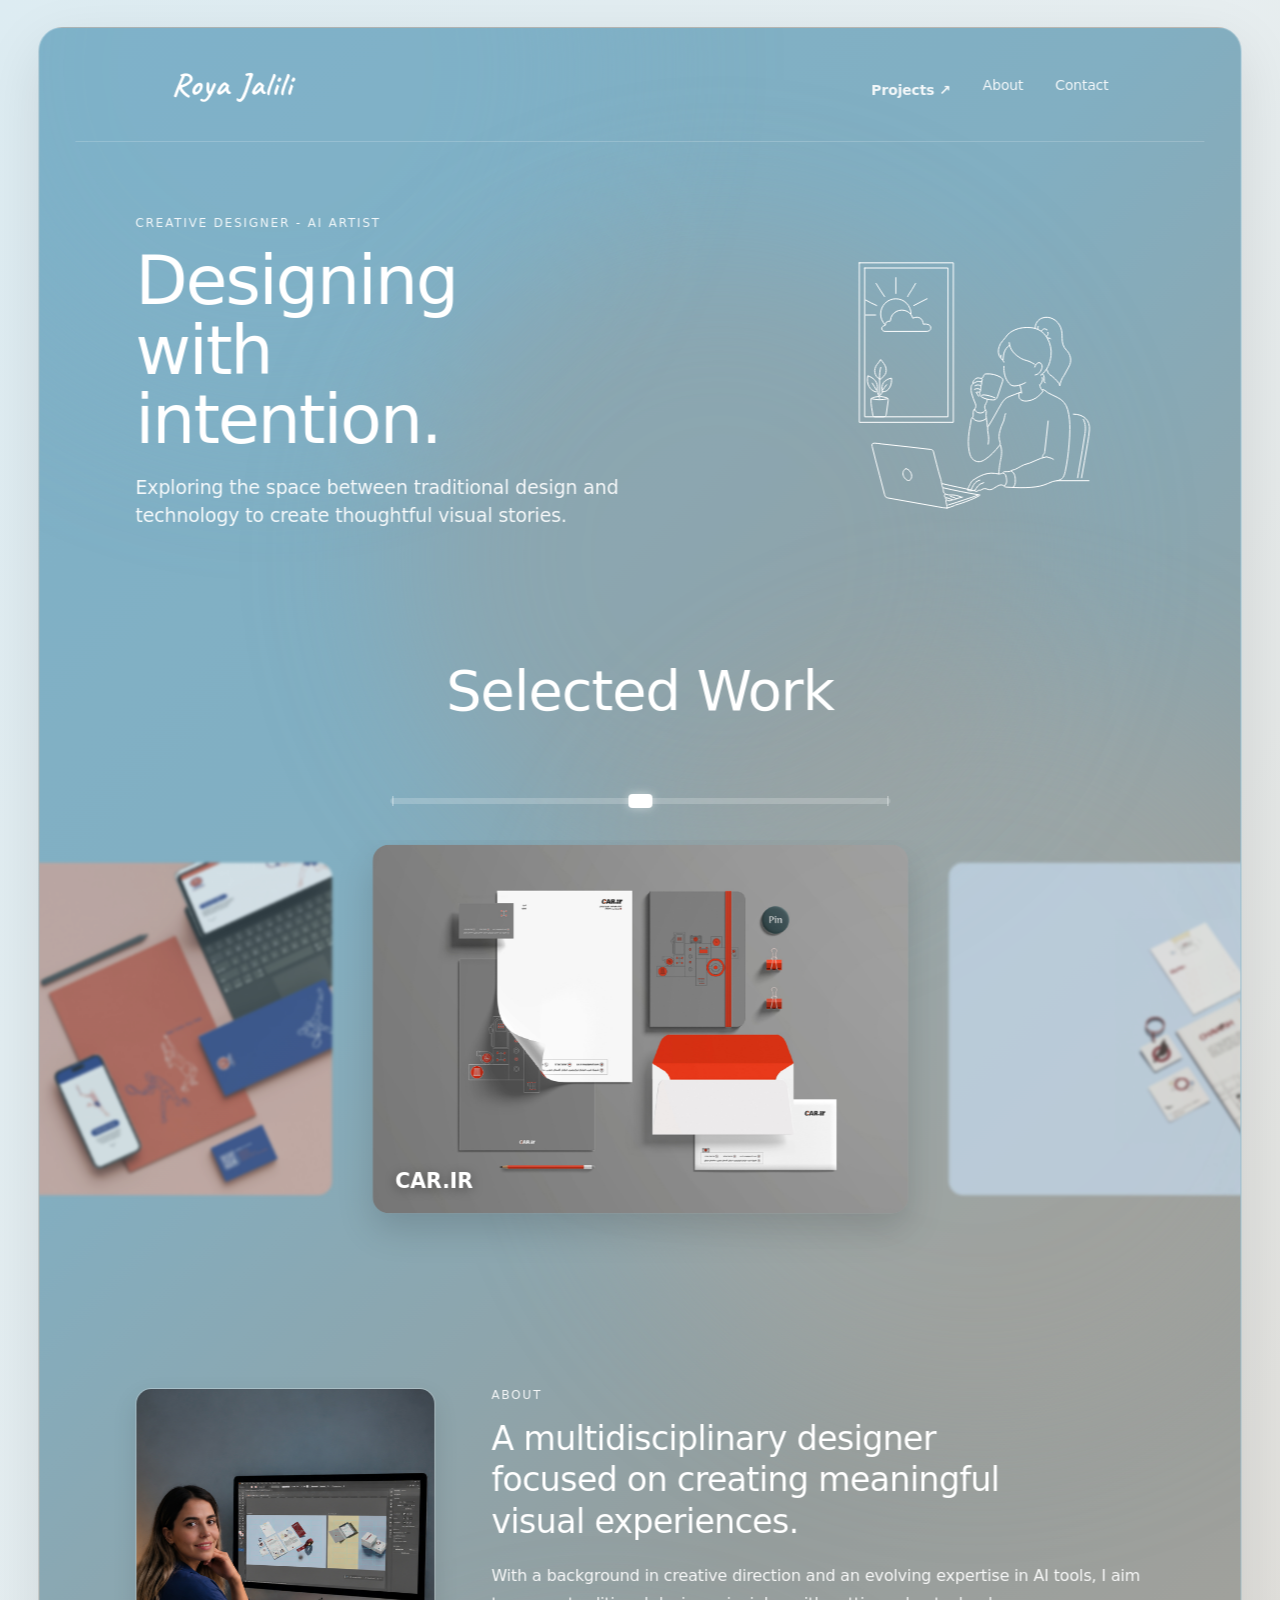
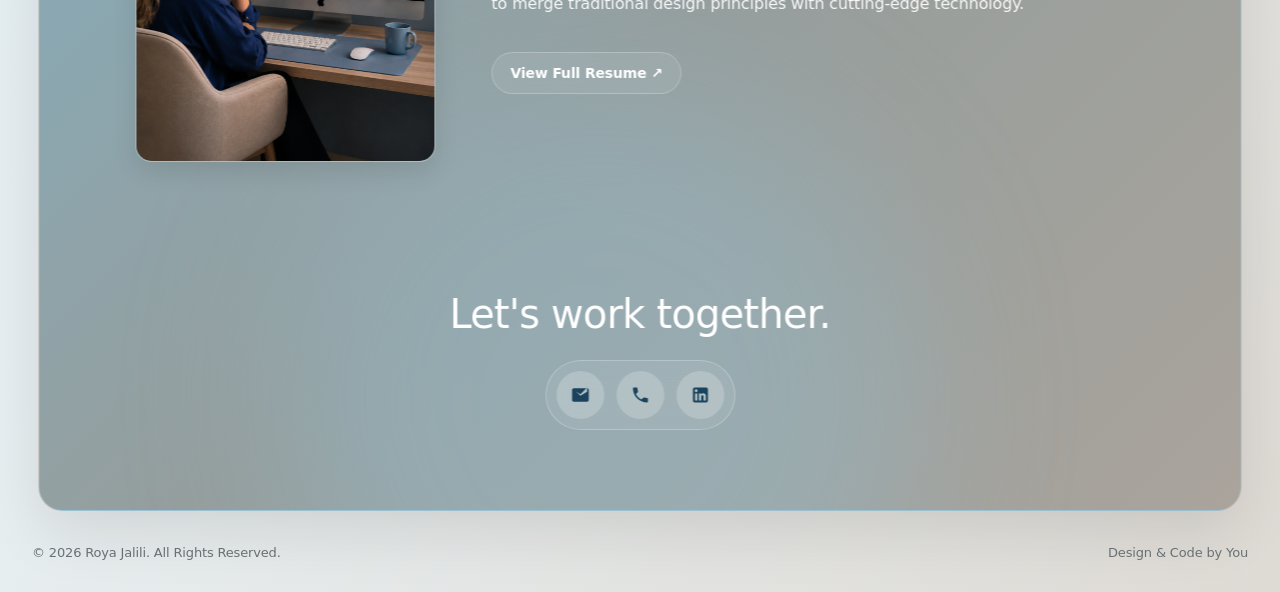
==== index.html @ febaa3e3 "Update index.html" ====
<!DOCTYPE html>
<html lang="en">
<head>
  <meta charset="UTF-8">
  <meta name="viewport" content="width=device-width, initial-scale=1.0">

  <title>Roya Jalili - Creative Designer</title>

  <link rel="preconnect" href="https://fonts.googleapis.com">
  <link rel="preconnect" href="https://fonts.gstatic.com" crossorigin>
  <link href="https://fonts.googleapis.com/css2?family=Caveat:wght@500;700&display=swap" rel="stylesheet">

  <style>
    * {
      box-sizing: border-box;
    }

    :root {
      --blue-main: #7FB2C9;
      --blue-deep: #6A9FB7;
      --blue-soft: #A9CEDD;
      --beige-main: #C9C4BC;
      --beige-soft: #DDD8D1;
      --white: #FFFFFF;
      --text-main: #FFFFFF;
      --text-soft: rgba(255,255,255,.90);
      --text-muted: rgba(255,255,255,.76);
      --glass-border: rgba(255,255,255,.20);
      --glass-soft: rgba(255,255,255,.12);
      --body-text: #2F3133;
      --body-muted: #6B7377;
      --max: 1280px;
    }

    html {
      scroll-behavior: smooth;
    }

    body {
      margin: 0;
      color: var(--body-text);
      background: linear-gradient(120deg, #DDECF2 0%, #E7EEF0 48%, #DEDAD4 100%);
      font-family: system-ui, -apple-system, BlinkMacSystemFont, "Segoe UI", Roboto, sans-serif;
      -webkit-font-smoothing: antialiased;
      letter-spacing: -0.01em;
      overflow-x: hidden;
    }

    a {
      color: inherit;
      text-decoration: none;
    }

    img {
      display: block;
      width: 100%;
    }

    main {
      position: relative;
      left: 50%;
      transform: translateX(-50%);
      width: 94%;
      max-width: var(--max);
      margin: 3vh 0 2vh;
      border-radius: 24px;
      overflow: hidden;
      box-shadow: 0 20px 60px rgba(0,0,0,0.1);
      background: linear-gradient(135deg, #7FB2C9 0%, #82AFC2 34%, #969E9D 68%, #AAA49C 100%);
      border: 1px solid rgba(255,255,255,.20);
      backdrop-filter: blur(22px);
      -webkit-backdrop-filter: blur(22px);
      isolation: isolate;
      color: var(--text-main);
    }

    .ink-wrapper {
      position: absolute;
      inset: 0;
      overflow: hidden;
      border-radius: 24px;
      z-index: 0;
      pointer-events: none;
    }

    .ink-blob {
      position: absolute;
      border-radius: 50%;
      opacity: 0.38;
      filter: blur(80px);
      will-change: transform;
      animation: mix-ink 8s infinite alternate ease-in-out;
    }

    .color-1 { width: 55vw; height: 55vw; background-color: #7FB2C9; top: -15%; left: -10%; }
    .color-2 { width: 60vw; height: 60vw; background-color: #AFA9A1; top: 30%; right: -10%; animation-delay: -3s; }
    .color-3 { width: 50vw; height: 50vw; background-color: #91BED1; bottom: -10%; left: 20%; animation-delay: -6s; }
    .color-4 { width: 50vw; height: 50vw; background-color: #9D9892; top: 10%; left: 30%; animation-delay: -9s; }

    @keyframes mix-ink {
      0% { transform: translate3d(-4vw, -3vh, 0) scale(1); }
      35% { transform: translate3d(10vw, 6vh, 0) scale(1.18); }
      70% { transform: translate3d(-6vw, 12vh, 0) scale(0.95); }
      100% { transform: translate3d(12vw, -10vh, 0) scale(1.12); }
    }

    .site-header {
      padding: 36px 96px;
      display: flex;
      align-items: center;
      justify-content: space-between;
      border-bottom: 1px solid rgba(255,255,255,.18);
      margin: 0 36px;
      width: calc(100% - 72px);
      position: relative;
      z-index: 1000;
    }

    .site-header .logo {
      font-family: 'Caveat', cursive;
      font-weight: 700;
      font-size: 32px;
      letter-spacing: 1px;
    }

    .site-header nav {
      display: flex;
      gap: 32px;
      align-items: center;
    }

    .site-header nav a {
      color: rgba(255,255,255,.90);
      font-size: 14px;
      font-weight: 500;
      transition: color .3s ease;
    }

    .site-header nav a:hover {
      color: #fff;
    }

    .dropdown {
      position: relative;
      display: inline-block;
      padding: 10px 0;
      margin-bottom: -10px;
    }

    .dropdown > a {
      display: inline-flex;
      align-items: center;
    }

    .dropdown-menu {
      position: absolute;
      top: calc(100% - 5px);
      left: 0;
      min-width: 250px;
      padding: 8px;
      display: flex;
      flex-direction: column;
      gap: 4px;
      background: rgba(255, 255, 255, 0.12);
      backdrop-filter: blur(16px);
      -webkit-backdrop-filter: blur(16px);
      border: 1px solid rgba(255, 255, 255, 0.25);
      border-radius: 13px;
      box-shadow: 0 10px 30px rgba(0,0,0,0.12);
      opacity: 0;
      visibility: hidden;
      transform: translateY(8px);
      transition: all 0.2s ease;
      z-index: 9999;
    }

    .dropdown:hover .dropdown-menu,
    .dropdown:focus-within .dropdown-menu {
      opacity: 1;
      visibility: visible;
      transform: translateY(0);
    }

    .dropdown-menu a {
      display: block;
      padding: 10px 12px;
      border-radius: 8px;
      color: rgba(255,255,255,.94) !important;
      font-size: 13px !important;
      font-weight: 500 !important;
      text-align: left;
      white-space: nowrap;
      transition: background .14s ease, color .14s ease;
    }

    .dropdown-menu a:hover {
      background: rgba(255,255,255,0.2);
      color: #fff !important;
    }

    .hero {
      min-height: 52vh;
      padding: 6vh 96px 4vh;
      display: grid;
      grid-template-columns: minmax(0, 1fr) 340px;
      align-items: center;
      gap: 48px;
      position: relative;
      z-index: 2;
    }

    .hero-text { min-width: 0; }
    .hero-line-animation { position: relative; z-index: 1; width: 340px; max-width: 100%; aspect-ratio: 4 / 3; justify-self: end; pointer-events: none; }
    .hero-line-animation svg { display: block; width: 100%; height: 100%; overflow: visible; }
    .hero-line-animation path, .hero-line-animation line, .hero-line-animation polyline, .hero-line-animation polygon, .hero-line-animation circle, .hero-line-animation ellipse, .hero-line-animation rect { fill: none; stroke-linecap: round; stroke-linejoin: round; }

    .eyebrow {
      margin: 0 0 16px;
      color: rgba(255,255,255,.9);
      font-size: 12px;
      font-weight: 500;
      letter-spacing: .15em;
      text-transform: uppercase;
    }

    h1, h2, h3, p { margin-top: 0; }

    h1 {
      max-width: 850px;
      margin-bottom: 18px;
      font-size: clamp(38px, 5.5vw, 68px);
      line-height: 1.02;
      letter-spacing: -.03em;
      font-weight: 500;
    }

    .hero-copy {
      max-width: 520px;
      margin-bottom: 24px;
      color: rgba(255,255,255,.92);
      font-size: clamp(15px, 1.6vw, 19px);
      line-height: 1.5;
    }

    .section { padding: 50px 0 0; position: relative; z-index: 2; }
    #work { overflow: hidden; }

    .section-header-wrapper {
      padding: 0 96px;
      margin-bottom: 36px;
      display: flex;
      flex-direction: column;
      align-items: center;
      text-align: center;
      position: relative;
      z-index: 3;
    }

    .section-heading { margin-bottom: 20px; }
    h2 { font-size: clamp(34px, 4.5vw, 56px); line-height: 1.1; letter-spacing: -.02em; font-weight: 500; }

    /* تایم‌لاین فیزیکی و درجه‌بندی‌شده */
    .timeline-container { position: relative; width: 100%; max-width: 500px; margin-top: 10px; }
    .timeline { position: relative; width: 100%; height: 6px; background: rgba(255,255,255,.2); border-radius: 3px; cursor: pointer; }
    .timeline-marker { position: absolute; top: -4px; left: 0; width: 24px; height: 14px; background: #fff; border-radius: 4px; cursor: pointer; z-index: 5; box-shadow: 0 0 10px rgba(255,255,255,.5); transform: translateX(-50%); transition: left 0.25s cubic-bezier(0.25, 1, 0.5, 1); }
    .timeline-ticks { display: flex; justify-content: space-between; width: 100%; position: absolute; top: -2px; padding: 0 2px; pointer-events: none; }
    .tick { width: 1px; height: 10px; background: rgba(255,255,255,.5); position: relative; }

    .project-carousel {
      --card-width: min(520px, 68vw);
      display: flex;
      gap: 30px;
      width: 100%;
      overflow-x: auto;
      overflow-y: hidden;
      padding: 10px max(32px, calc((100% - var(--card-width)) / 2)) 80px;
      scroll-snap-type: x mandatory;
      scroll-behavior: smooth;
      scrollbar-width: none;
      -ms-overflow-style: none;
      user-select: none;
      position: relative;
      z-index: 3;
    }

    .project-carousel::-webkit-scrollbar { display: none; }

    .carousel-card {
      flex: 0 0 var(--card-width);
      position: relative;
      border-radius: 16px;
      overflow: hidden;
      cursor: pointer;
      scroll-snap-align: center;
      filter: blur(2px);
      opacity: .7;
      transform: scale(.93);
      transition: filter .4s ease, opacity .4s ease, transform .4s cubic-bezier(.2,.8,.2,1), box-shadow .4s ease;
      z-index: 4;
    }

    .carousel-card.active, .carousel-card:hover {
      filter: blur(0);
      opacity: 1;
      transform: scale(1.03);
      z-index: 10;
      box-shadow: 0 15px 35px rgba(0,0,0,.15);
    }

    .carousel-card img { width: 100%; aspect-ratio: 16 / 11; object-fit: cover; display: block; }

    .project-info {
      position: absolute;
      left: 22px;
      bottom: 20px;
      color: #fff;
      opacity: 0;
      transform: translateY(6px);
      transition: opacity .3s ease, transform .3s ease;
      pointer-events: none;
      text-shadow: 0 2px 10px rgba(0,0,0,.35);
    }

    .carousel-card.active .project-info, .carousel-card:hover .project-info {
      opacity: 1;
      transform: translateY(0);
    }

    .project-info h3 { margin: 0; font-size: 20px; font-weight: 600; }

    .about {
      display: grid;
      grid-template-columns: 300px minmax(0,1fr);
      gap: 56px;
      align-items: start;
      padding: 50px 96px 100px;
      position: relative;
      z-index: 3;
    }

    .about-photo { width: 300px; max-width: 100%; overflow: hidden; border-radius: 16px; background: rgba(255,255,255,.1); border: 1px solid rgba(255,255,255,.18); box-shadow: 0 10px 25px rgba(0,0,0,.1); }
    .about-photo img { width: 100%; aspect-ratio: 4 / 5; object-fit: cover; object-position: center 20%; display: block; }
    .about-content { max-width: 650px; position: relative; z-index: 1; }
    .about h2 { max-width: 560px; margin-bottom: 20px; font-size: clamp(24px, 2.6vw, 36px); line-height: 1.25; }
    .about-copy { color: rgba(255,255,255,.92); font-size: 16px; line-height: 1.7; }

    .button {
      display: inline-flex;
      align-items: center;
      justify-content: center;
      padding: 12px 18px;
      border-radius: 999px;
      background: rgba(255,255,255,.08);
      border: 1px solid rgba(255,255,255,.24);
      backdrop-filter: blur(14px);
      color: #fff;
      font-size: 14px;
      font-weight: 600;
      transition: background .25s ease, transform .25s ease;
    }
    .button:hover { background: rgba(255,255,255,.26); transform: translateY(-2px); }

    .contact { padding: 30px 96px 80px; text-align: center; position: relative; z-index: 3; }
    .contact h2 { margin: 0 auto 24px; font-weight: 500; font-size: clamp(26px, 3.2vw, 40px); }

    .social-dock {
      display: inline-flex;
      align-items: center;
      gap: 12px;
      background: rgba(255,255,255,.08);
      padding: 10px;
      border-radius: 999px;
      border: 1px solid rgba(255,255,255,.25);
      backdrop-filter: blur(12px);
      position: relative;
      z-index: 3;
    }

    .social-item {
      position: relative;
      display: flex;
      align-items: center;
      background: rgba(255,255,255,.2);
      border-radius: 999px;
      height: 48px;
      padding: 0 18px 0 12px;
      gap: 10px;
      color: #1B435D;
      overflow: hidden;
      max-width: 48px;
      transition: max-width .4s cubic-bezier(.16,1,.3,1), background .3s ease;
      cursor: pointer;
    }
    .social-item:hover { max-width: 300px; background: rgba(255,255,255,.45); }
    .social-icon { flex-shrink: 0; width: 24px; height: 24px; display: flex; align-items: center; justify-content: center; }
    .social-icon svg { width: 20px; height: 20px; fill: #1B435D; }
    .social-text { white-space: nowrap; font-size: 14px; font-weight: 600; color: #1B435D; opacity: 0; transform: translateX(-10px); transition: opacity .3s ease, transform .3s ease; }
    .social-item:hover .social-text { opacity: 1; transform: translateX(0); }

    footer {
      max-width: var(--max);
      margin: 0 auto;
      padding: 16px 32px 32px;
      display: flex;
      justify-content: space-between;
      color: var(--body-muted);
      font-size: 13px;
    }

    @media (max-width:760px) {
      main { margin: 2vh 16px; border-radius: 20px; left: 0; transform: none; width: auto; }
      .site-header { padding: 24px 20px; margin: 0 8px; width: calc(100% - 16px); }
      .dropdown-menu { display: none; }
      nav { gap: 16px; font-size: 13px; }
      .hero { padding: 15vh 20px 8vh; grid-template-columns: 1fr; gap: 28px; }
      .hero-line-animation { width: 280px; max-width: 78vw; justify-self: center; }
      .about { grid-template-columns: 1fr; gap: 36px; padding: 0 20px 80px; justify-items: center; text-align: center; }
      .social-dock { flex-direction: column; border-radius: 20px; width: 100%; max-width: 280px; padding: 12px; }
      .social-item { width: 100%; max-width: 100% !important; justify-content: flex-start; padding: 0 16px; height: 44px; }
      .social-text { opacity: 1 !important; transform: none !important; }
    }
  </style>
</head>

<body>

  <main>
    <div class="ink-wrapper">
      <div class="ink-blob color-1"></div>
      <div class="ink-blob color-2"></div>
      <div class="ink-blob color-3"></div>
      <div class="ink-blob color-4"></div>
    </div>

    <header class="site-header">
      <div class="logo">Roya Jalili</div>
      <nav>
        <div class="dropdown">
          <a href="projects.html" style="font-weight:700;">Projects ↗</a>
          <div class="dropdown-menu">
            <a href="projects.html?filter=brand">Brand & Identity</a>
            <a href="projects.html?filter=visual">Visual Arts & Art Direction</a>
            <a href="projects.html?filter=editorial">Editorial & Layout</a>
            <a href="projects.html?filter=digital">Digital & Social</a>
            <a href="projects.html?filter=photography">Photography & Grading</a>
            <a href="projects.html?filter=concepts">Concepts & Sketches</a>
          </div>
        </div>
        <a href="#about">About</a>
        <a href="#contact">Contact</a>
      </nav>
    </header>

    <section class="hero">
      <div class="hero-text">
        <p class="eyebrow hero-eyebrow">CREATIVE DESIGNER - AI ARTIST</p>
        <h1>Designing<br>with<br>intention.</h1>
        <p class="hero-copy">Exploring the space between traditional design and technology to create thoughtful visual stories.</p>
      </div>
      <div class="hero-line-animation" id="heroLineAnimation" aria-hidden="true"></div>
    </section>

    <!-- بخش Selected Work با قابلیت کنترل فیزیکی و کلیکی روی تایم‌لاین -->
    <section id="work" class="section">
      <div class="section-header-wrapper">
        <div class="section-heading">
          <h2>Selected Work</h2>
        </div>
        <div class="timeline-container">
          <div class="timeline" id="timeline">
            <div class="timeline-marker" id="timeline-marker"></div>
            <div class="timeline-ticks">
              <div class="tick" data-index="0"></div>
              <div class="tick" data-index="1"></div>
              <div class="tick" data-index="2"></div>
            </div>
          </div>
        </div>
      </div>

      <div class="project-carousel" id="horizontal-scroll">
        <!-- سه پروژه اصلی با لینک‌های کاملاً درست -->
        <a href="topspin" class="carousel-card" data-project="0"><img src="assets/TOPSPIN-cover.jpg" alt="Topspin"><div class="project-info"><h3>Topspin</h3></div></a>
        <a href="car-ir" class="carousel-card" data-project="1"><img src="assets/car-cover.jpg" alt="CAR.IR"><div class="project-info"><h3>CAR.IR</h3></div></a>
        <a href="chavosh" class="carousel-card" data-project="2"><img src="assets/chavosh-cover.jpg" alt="Chavosh"><div class="project-info"><h3>Chavosh</h3></div></a>
        
        <!-- لوپ تکرار برای اسکرول بی‌نهایت -->
        <a href="topspin" class="carousel-card" data-project="0"><img src="assets/TOPSPIN-cover.jpg" alt="Topspin"><div class="project-info"><h3>Topspin</h3></div></a>
        <a href="car-ir" class="carousel-card" data-project="1"><img src="assets/car-cover.jpg" alt="CAR.IR"><div class="project-info"><h3>CAR.IR</h3></div></a>
        <a href="chavosh" class="carousel-card" data-project="2"><img src="assets/chavosh-cover.jpg" alt="Chavosh"><div class="project-info"><h3>Chavosh</h3></div></a>
      </div>
    </section>

    <section id="about" class="section">
      <div class="about">
        <div class="about-photo">
          <img src="assets/portrait.jpg" alt="Roya Jalili">
        </div>
        <div class="about-content">
          <p class="eyebrow">About</p>
          <h2>A multidisciplinary designer focused on creating meaningful visual experiences.</h2>
          <p class="about-copy">With a background in creative direction and an evolving expertise in AI tools, I aim to merge traditional design principles with cutting-edge technology.</p>
          <br>
          <a href="resume.html" class="button" target="_blank">View Full Resume ↗</a>
        </div>
      </div>
    </section>

    <section id="contact" class="contact">
      <h2>Let's work together.</h2>
      <div class="social-dock">
        <a href="https://mail.google.com/mail/?view=cm&fs=1&to=hello@royajalili.ir" class="social-item" title="Email" target="_blank" rel="noopener noreferrer">
          <div class="social-icon">
            <svg viewBox="0 0 24 24"><path d="M20 4H4c-1.1 0-1.99.9-1.99 2L2 18c0 1.1.9 2 2 2h16c1.1 0 2-.9 2-2V6c0-1.1-.9-2-2-2zm0 4l-8 5-8-8V6l8 5 8-8v2z"/></svg>
          </div>
          <span class="social-text">hello@royajalili.ir</span>
        </a>
        <a href="tel:+989017792151" class="social-item" title="Phone">
          <div class="social-icon">
            <svg viewBox="0 0 24 24"><path d="M6.62 10.79c1.44 2.83 3.76 5.14 6.59 6.59l2.2-2.2c.27-.27.67-.36 1.02-.24 1.12.37 2.33.57 3.57.57.55 0 1 .45 1 1V20c0 .55-.45 1-1 1-9.39 0-17-7.61-17-17 0-.55.45-1 1-1h3.5c.55 0 1 .45 1 1 0 1.25.2 2.45.57 3.57.11.35.03.74-.25 1.02l-2.2 2.2z"/></svg>
          </div>
          <span class="social-text">+98 901 779 2151</span>
        </a>
        <a href="https://linkedin.com/in/royajalili" target="_blank" class="social-item" title="LinkedIn">
          <div class="social-icon">
            <svg viewBox="0 0 24 24"><path d="M19 3a2 2 0 0 1 2 2v14a2 2 0 0 1-2 2H5a2 2 0 0 1-2-2V5a2 2 0 0 1 2-2h14m-.5 15.5v-5.3a3.26 3.26 0 0 0-3.26-3.26c-.85 0-1.84.52-2.28 1.3v-1.11h-2.79v8.37h2.79v-4.93c0-.77.62-1.4 1.39-1.4a1.4 1.4 0 0 1 1.4 1.4v4.93h2.75M6.88 8.56a1.68 1.68 0 0 0 1.68-1.68c0-.93-.75-1.69-1.68-1.69a1.69 1.69 0 0 0-1.69 1.69c0 .93.76 1.68 1.69 1.68m1.39 9.94v-8.37H5.5v8.37h2.77z"/></svg>
          </div>
          <span class="social-text">LinkedIn / royajalili</span>
        </a>
      </div>
    </section>
  </main>

  <footer>
    <div>© 2026 Roya Jalili. All Rights Reserved.</div>
    <div>Design & Code by You</div>
  </footer>

  <script>
    const heroAnimation = document.getElementById("heroLineAnimation");
    const heroFrames = [
      "assets/hero-animation/Frame-01.svg",
      "assets/hero-animation/Frame-02.svg",
      "assets/hero-animation/Frame-03.svg",
      "assets/hero-animation/Frame-04.svg"
    ];

    const DRAW_DURATION = 1450, HOLD_DURATION = 1400, ERASE_DURATION = 650, GAP_DURATION = 80;
    function wait(ms) { return new Promise(resolve => setTimeout(resolve, ms)); }

    async function fetchSVG(url) {
      const response = await fetch(url + "?v=" + Date.now(), { cache: "no-store" });
      if (!response.ok) throw new Error("SVG not found: " + url);
      return response.text();
    }

    function getDrawableLines(svg) {
      return Array.from(svg.querySelectorAll("path, line, polyline, polygon, circle, ellipse, rect")).filter(el => {
        if (typeof el.getTotalLength !== "function") return false;
        try { const len = el.getTotalLength(); return Number.isFinite(len) && len > 1; } catch { return false; }
      });
    }

    function prepareLines(lines) {
      lines.forEach(line => {
        const length = line.getTotalLength();
        line.dataset.lineLength = String(length);
        line.style.fill = "none";
        line.style.stroke = "#ffffff";
        line.style.strokeLinecap = "round";
        line.style.strokeLinejoin = "round";
        line.style.strokeDasharray = `${length} ${length}`;
        line.style.strokeDashoffset = `${length}`;
        line.style.opacity = "1";
      });
    }

    async function loadFrame(svgText) {
      heroAnimation.innerHTML = svgText;
      const svg = heroAnimation.querySelector("svg");
      if (!svg) throw new Error("SVG element missing");
      svg.style.width = "100%"; svg.style.height = "100%"; svg.style.display = "block"; svg.style.overflow = "visible";
      const lines = getDrawableLines(svg);
      prepareLines(lines);
      await new Promise(resolve => requestAnimationFrame(() => requestAnimationFrame(resolve)));
      return lines;
    }

    async function drawFrame(lines) {
      const count = Math.max(lines.length, 1), stagger = Math.min(16, 300 / count);
      const animations = lines.map((line, index) => {
        const length = Number(line.dataset.lineLength);
        return line.animate([{ strokeDashoffset: length }, { strokeDashoffset: 0 }], {
          duration: DRAW_DURATION, delay: index * stagger, easing: "cubic-bezier(.45,0,.2,1)", fill: "forwards"
        });
      });
      await Promise.all(animations.map(a => a.finished.catch(() => {})));
      lines.forEach(line => line.style.strokeDashoffset = "0");
    }

    async function eraseFrame(lines) {
      const reversed = [...lines].reverse(), count = Math.max(reversed.length, 1), stagger = Math.min(8, 120 / count);
      const animations = reversed.map((line, index) => {
        const length = Number(line.dataset.lineLength);
        return line.animate([{ strokeDashoffset: 0 }, { strokeDashoffset: length }], {
          duration: ERASE_DURATION, delay: index * stagger, easing: "cubic-bezier(.4,0,.7,1)", fill: "forwards"
        });
      });
      await Promise.all(animations.map(a => a.finished.catch(() => {})));
    }

    async function startHeroAnimation() {
      if (!heroAnimation) return;
      try {
        const svgTexts = await Promise.all(heroFrames.map(url => fetchSVG(url)));
        let frameIndex = 0;
        while (true) {
          const lines = await loadFrame(svgTexts[frameIndex]);
          if (!lines.length) break;
          await drawFrame(lines);
          await wait(HOLD_DURATION);
          await eraseFrame(lines);
          heroAnimation.innerHTML = "";
          await wait(GAP_DURATION);
          frameIndex = (frameIndex + 1) % svgTexts.length;
        }
      } catch (error) { console.error("Hero animation error:", error); }
    }
    startHeroAnimation();

    // اتصال دقیق و فیزیکی تایم‌لاین به ۳ پروژه اصلی
    const scrollContainer = document.querySelector('#horizontal-scroll');
    const timeline = document.getElementById('timeline');
    const timelineMarker = document.getElementById('timeline-marker');
    const cards = Array.from(document.querySelectorAll('.carousel-card'));
    const PROJECT_COUNT = 3;

    function getClosestCardIndex() {
      const containerRect = scrollContainer.getBoundingClientRect();
      const center = containerRect.left + containerRect.width / 2;
      let bestIndex = 0, bestDistance = Infinity;
      cards.forEach((card, index) => {
        const rect = card.getBoundingClientRect();
        const distance = Math.abs((rect.left + rect.width / 2) - center);
        if (distance < bestDistance) { bestDistance = distance; bestIndex = index; }
      });
      return bestIndex;
    }

    function updateActiveCard() {
      const activeIndex = getClosestCardIndex();
      cards.forEach((card, index) => card.classList.toggle('active', index === activeIndex));
    }

    function updateTimeline() {
      const activeIndex = getClosestCardIndex();
      const logicalIndex = activeIndex % PROJECT_COUNT;
      const progress = PROJECT_COUNT > 1 ? logicalIndex / (PROJECT_COUNT - 1) : 0;
      
      const lineWidth = timeline.clientWidth;
      const markerHalf = timelineMarker.offsetWidth / 2;
      const left = markerHalf + progress * Math.max(0, lineWidth - markerHalf * 2);
      
      timelineMarker.style.left = `${left}px`;
    }

    // عملکرد فیزیکی و کلیکی دقیق روی درجات تایم‌لاین
    timeline.addEventListener('click', (e) => {
      const rect = timeline.getBoundingClientRect();
      const clickX = e.clientX - rect.left;
      const progress = Math.min(Math.max(clickX / rect.width, 0), 1);
      
      // تقسیم به ۳ بخش دقیق (پله‌ای)
      const targetLogicalIndex = Math.round(progress * (PROJECT_COUNT - 1));
      const targetCardIndex = PROJECT_COUNT + targetLogicalIndex; // انتخاب از ستون میانی برای لوپ بی‌نهایت
      const targetCard = cards[targetCardIndex];

      if (targetCard) {
        const containerRect = scrollContainer.getBoundingClientRect();
        const cardRect = targetCard.getBoundingClientRect();
        scrollContainer.scrollTo({
          left: scrollContainer.scrollLeft + (cardRect.left - containerRect.left) - ((containerRect.width - cardRect.width) / 2),
          behavior: 'smooth'
        });
      }
    });

    function checkInfiniteScroll() {
      const scrollLeft = scrollContainer.scrollLeft;
      const maxScroll = scrollContainer.scrollWidth - scrollContainer.clientWidth;
      
      if (scrollLeft <= 10) {
        scrollContainer.scrollLeft = maxScroll / 2;
      } else if (scrollLeft >= maxScroll - 10) {
        scrollContainer.scrollLeft = maxScroll / 2;
      }
    }

    scrollContainer.addEventListener('scroll', () => {
      updateActiveCard();
      updateTimeline();
      checkInfiniteScroll();
    });

    window.addEventListener('load', () => {
      const targetCard = cards[4]; // شروع روی CAR.IR در ستون میانی
      if (targetCard) {
        const containerRect = scrollContainer.getBoundingClientRect();
        const cardRect = targetCard.getBoundingClientRect();
        scrollContainer.scrollLeft = scrollContainer.scrollLeft + (cardRect.left - containerRect.left) - ((containerRect.width - cardRect.width) / 2);
      }
      updateActiveCard();
      updateTimeline();
    });
  </script>

</body>
</html>
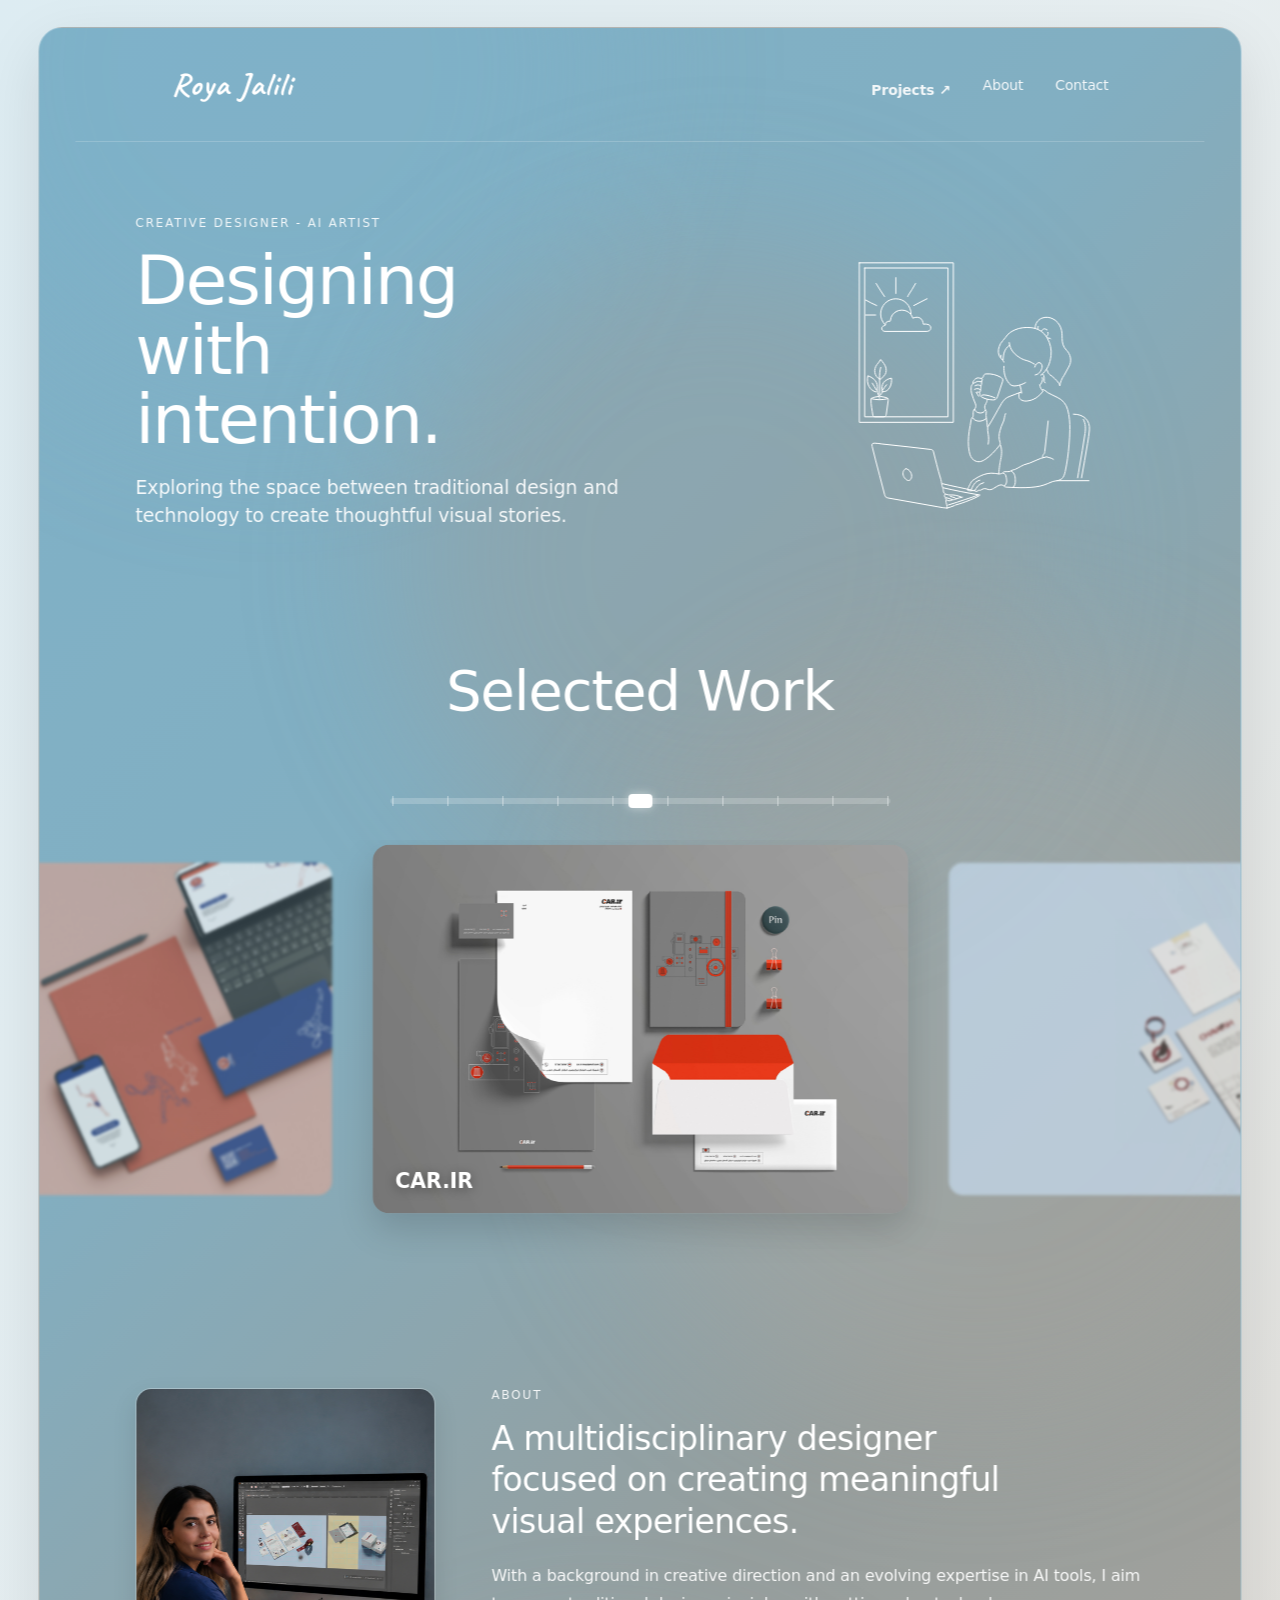
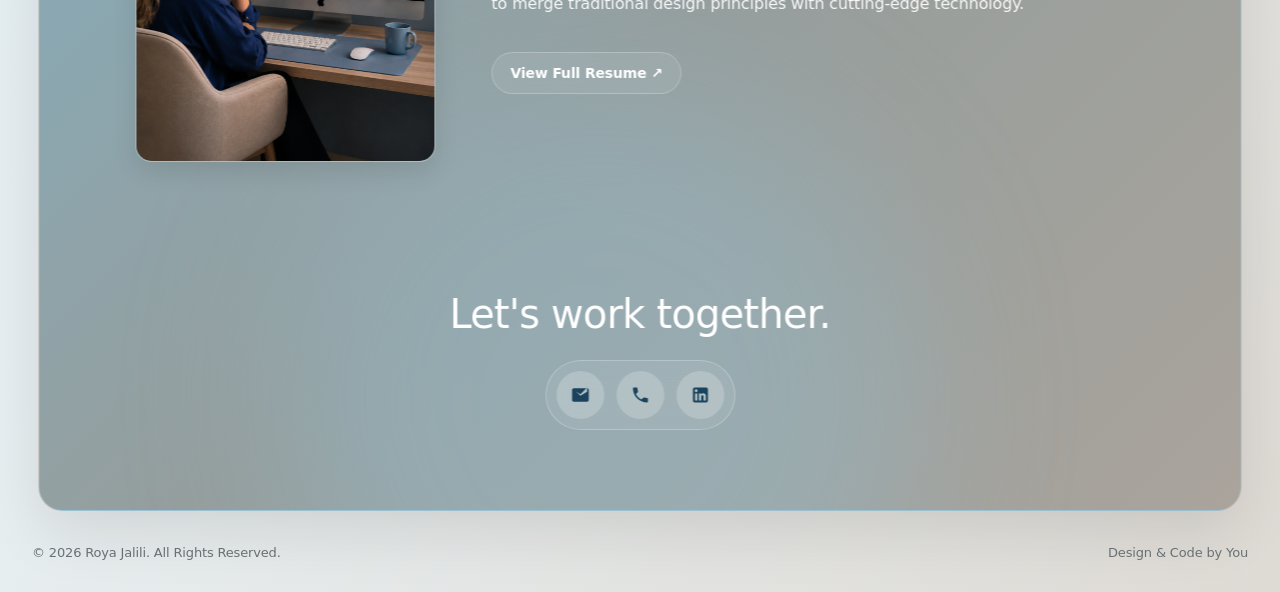
==== commit 69fc95fc: "Update index.html" ====
--- a/index.html
+++ b/index.html
@@ -259,10 +259,10 @@
     .section-heading { margin-bottom: 20px; }
     h2 { font-size: clamp(34px, 4.5vw, 56px); line-height: 1.1; letter-spacing: -.02em; font-weight: 500; }
 
-    /* تایم‌لاین فیزیکی و درجه‌بندی‌شده */
+    /* تایم‌لاین با درجه‌های (تیک‌های) بیشتر */
     .timeline-container { position: relative; width: 100%; max-width: 500px; margin-top: 10px; }
     .timeline { position: relative; width: 100%; height: 6px; background: rgba(255,255,255,.2); border-radius: 3px; cursor: pointer; }
-    .timeline-marker { position: absolute; top: -4px; left: 0; width: 24px; height: 14px; background: #fff; border-radius: 4px; cursor: pointer; z-index: 5; box-shadow: 0 0 10px rgba(255,255,255,.5); transform: translateX(-50%); transition: left 0.25s cubic-bezier(0.25, 1, 0.5, 1); }
+    .timeline-marker { position: absolute; top: -4px; left: 0; width: 24px; height: 14px; background: #fff; border-radius: 4px; cursor: pointer; z-index: 5; box-shadow: 0 0 10px rgba(255,255,255,.5); transform: translateX(-50%); transition: left 0.15s ease-out; }
     .timeline-ticks { display: flex; justify-content: space-between; width: 100%; position: absolute; top: -2px; padding: 0 2px; pointer-events: none; }
     .tick { width: 1px; height: 10px; background: rgba(255,255,255,.5); position: relative; }
 
@@ -460,7 +460,7 @@
       <div class="hero-line-animation" id="heroLineAnimation" aria-hidden="true"></div>
     </section>
 
-    <!-- بخش Selected Work با قابلیت کنترل فیزیکی و کلیکی روی تایم‌لاین -->
+    <!-- بخش Selected Work با درجه‌بندی بیشتر و کنترل بی‌نهایت و دقیق روی نمودار -->
     <section id="work" class="section">
       <div class="section-header-wrapper">
         <div class="section-heading">
@@ -469,22 +469,33 @@
         <div class="timeline-container">
           <div class="timeline" id="timeline">
             <div class="timeline-marker" id="timeline-marker"></div>
+            <!-- افزایش تعداد درجه‌ها (تیک‌ها) برای حس دقت و فیزیکی بودن -->
             <div class="timeline-ticks">
-              <div class="tick" data-index="0"></div>
-              <div class="tick" data-index="1"></div>
-              <div class="tick" data-index="2"></div>
+              <div class="tick"></div>
+              <div class="tick"></div>
+              <div class="tick"></div>
+              <div class="tick"></div>
+              <div class="tick"></div>
+              <div class="tick"></div>
+              <div class="tick"></div>
+              <div class="tick"></div>
+              <div class="tick"></div>
+              <div class="tick"></div>
             </div>
           </div>
         </div>
       </div>
 
       <div class="project-carousel" id="horizontal-scroll">
-        <!-- سه پروژه اصلی با لینک‌های کاملاً درست -->
+        <!-- ستون‌های پروژه‌ها همراه با لوپ بی‌نهایتِ کپی‌شده برای جلوگیری از نقطه پایان -->
         <a href="topspin" class="carousel-card" data-project="0"><img src="assets/TOPSPIN-cover.jpg" alt="Topspin"><div class="project-info"><h3>Topspin</h3></div></a>
         <a href="car-ir" class="carousel-card" data-project="1"><img src="assets/car-cover.jpg" alt="CAR.IR"><div class="project-info"><h3>CAR.IR</h3></div></a>
         <a href="chavosh" class="carousel-card" data-project="2"><img src="assets/chavosh-cover.jpg" alt="Chavosh"><div class="project-info"><h3>Chavosh</h3></div></a>
-        
-        <!-- لوپ تکرار برای اسکرول بی‌نهایت -->
+
+        <a href="topspin" class="carousel-card" data-project="0"><img src="assets/TOPSPIN-cover.jpg" alt="Topspin"><div class="project-info"><h3>Topspin</h3></div></a>
+        <a href="car-ir" class="carousel-card" data-project="1"><img src="assets/car-cover.jpg" alt="CAR.IR"><div class="project-info"><h3>CAR.IR</h3></div></a>
+        <a href="chavosh" class="carousel-card" data-project="2"><img src="assets/chavosh-cover.jpg" alt="Chavosh"><div class="project-info"><h3>Chavosh</h3></div></a>
+
         <a href="topspin" class="carousel-card" data-project="0"><img src="assets/TOPSPIN-cover.jpg" alt="Topspin"><div class="project-info"><h3>Topspin</h3></div></a>
         <a href="car-ir" class="carousel-card" data-project="1"><img src="assets/car-cover.jpg" alt="CAR.IR"><div class="project-info"><h3>CAR.IR</h3></div></a>
         <a href="chavosh" class="carousel-card" data-project="2"><img src="assets/chavosh-cover.jpg" alt="Chavosh"><div class="project-info"><h3>Chavosh</h3></div></a>
@@ -628,7 +639,7 @@
     }
     startHeroAnimation();
 
-    // اتصال دقیق و فیزیکی تایم‌لاین به ۳ پروژه اصلی
+    // مدیریت بی‌نهایت کاروسل و کنترل کامل با اسکرول موس و کلیک روی نمودار فیزیکی
     const scrollContainer = document.querySelector('#horizontal-scroll');
     const timeline = document.getElementById('timeline');
     const timelineMarker = document.getElementById('timeline-marker');
@@ -664,15 +675,14 @@
       timelineMarker.style.left = `${left}px`;
     }
 
-    // عملکرد فیزیکی و کلیکی دقیق روی درجات تایم‌لاین
+    // کنترل کلیک روی خط نمودار برای تغییر پله‌ای پروژه‌ها
     timeline.addEventListener('click', (e) => {
       const rect = timeline.getBoundingClientRect();
       const clickX = e.clientX - rect.left;
       const progress = Math.min(Math.max(clickX / rect.width, 0), 1);
       
-      // تقسیم به ۳ بخش دقیق (پله‌ای)
       const targetLogicalIndex = Math.round(progress * (PROJECT_COUNT - 1));
-      const targetCardIndex = PROJECT_COUNT + targetLogicalIndex; // انتخاب از ستون میانی برای لوپ بی‌نهایت
+      const targetCardIndex = PROJECT_COUNT + targetLogicalIndex; // انتخاب از بلوک وسط
       const targetCard = cards[targetCardIndex];
 
       if (targetCard) {
@@ -685,14 +695,15 @@
       }
     });
 
+    // لوپ بی‌نهایت نرم بدون نقطه پایان
     function checkInfiniteScroll() {
       const scrollLeft = scrollContainer.scrollLeft;
       const maxScroll = scrollContainer.scrollWidth - scrollContainer.clientWidth;
       
-      if (scrollLeft <= 10) {
-        scrollContainer.scrollLeft = maxScroll / 2;
-      } else if (scrollLeft >= maxScroll - 10) {
-        scrollContainer.scrollLeft = maxScroll / 2;
+      if (scrollLeft <= 20) {
+        scrollContainer.scrollLeft = maxScroll / 3;
+      } else if (scrollLeft >= maxScroll - 20) {
+        scrollContainer.scrollLeft = maxScroll / 3;
       }
     }
 
@@ -703,7 +714,8 @@
     });
 
     window.addEventListener('load', () => {
-      const targetCard = cards[4]; // شروع روی CAR.IR در ستون میانی
+      // شروع روی بلوک میانی (CAR.IR)
+      const targetCard = cards[4]; 
       if (targetCard) {
         const containerRect = scrollContainer.getBoundingClientRect();
         const cardRect = targetCard.getBoundingClientRect();
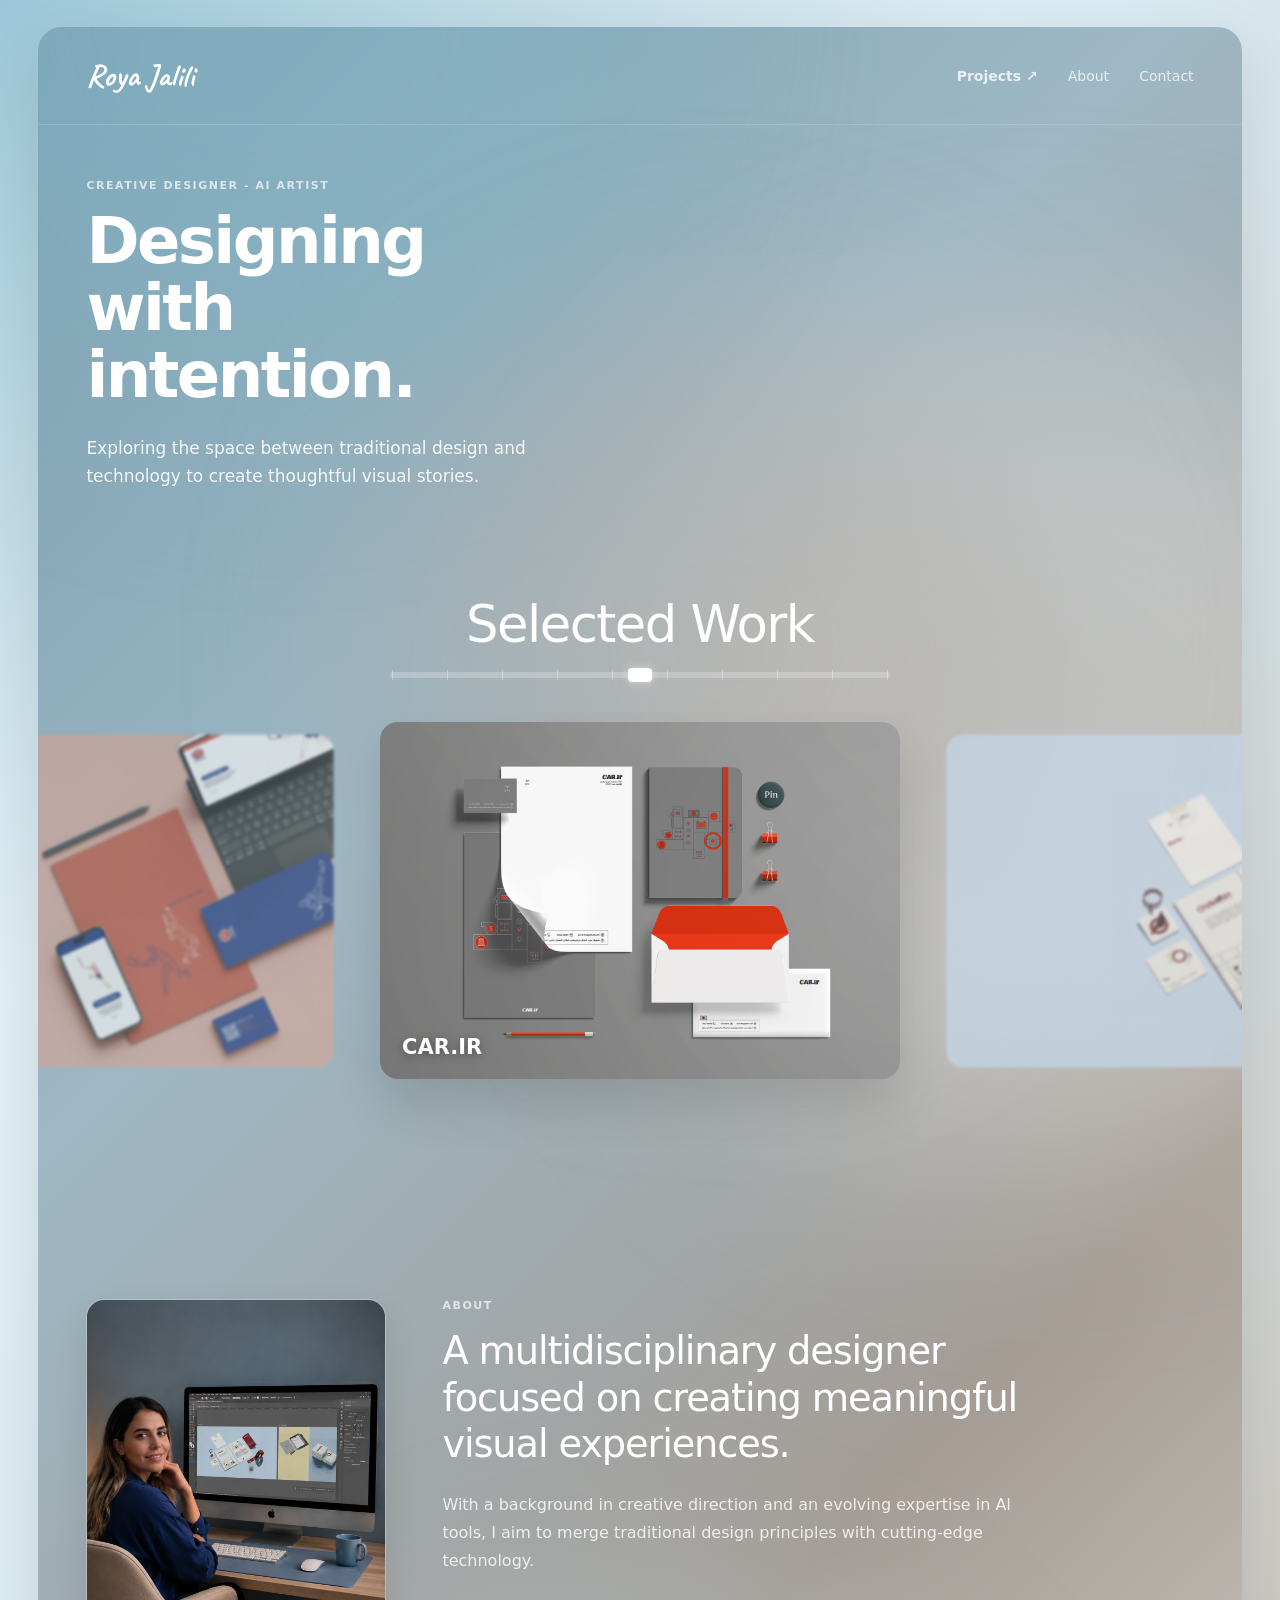
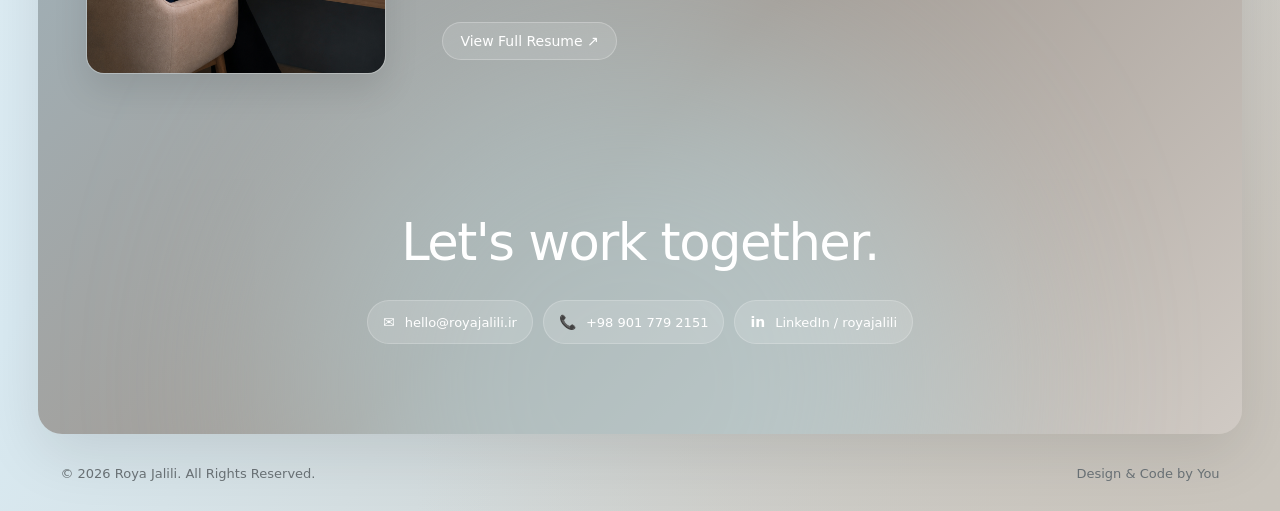
==== commit badc236b: "Update index.html" ====
--- a/index.html
+++ b/index.html
@@ -16,17 +16,6 @@
     }
 
     :root {
-      --blue-main: #7FB2C9;
-      --blue-deep: #6A9FB7;
-      --blue-soft: #A9CEDD;
-      --beige-main: #C9C4BC;
-      --beige-soft: #DDD8D1;
-      --white: #FFFFFF;
-      --text-main: #FFFFFF;
-      --text-soft: rgba(255,255,255,.90);
-      --text-muted: rgba(255,255,255,.76);
-      --glass-border: rgba(255,255,255,.20);
-      --glass-soft: rgba(255,255,255,.12);
       --body-text: #2F3133;
       --body-muted: #6B7377;
       --max: 1280px;
@@ -39,10 +28,12 @@
     body {
       margin: 0;
       color: var(--body-text);
-      background: linear-gradient(120deg, #DDECF2 0%, #E7EEF0 48%, #DEDAD4 100%);
-      font-family: system-ui, -apple-system, BlinkMacSystemFont, "Segoe UI", Roboto, sans-serif;
+      background:
+        radial-gradient(circle at top left, #9CC7D8 0%, transparent 40%),
+        radial-gradient(circle at bottom right, #C9C4BC 0%, transparent 35%),
+        linear-gradient(120deg, #EAF3F7 0%, #D9EAF2 45%, #C9C4BC 100%);
+      font-family: Inter, system-ui, -apple-system, BlinkMacSystemFont, "Segoe UI", Roboto, sans-serif;
       -webkit-font-smoothing: antialiased;
-      letter-spacing: -0.01em;
       overflow-x: hidden;
     }
 
@@ -58,79 +49,65 @@
 
     main {
       position: relative;
-      left: 50%;
-      transform: translateX(-50%);
+      isolation: isolate;
       width: 94%;
       max-width: var(--max);
-      margin: 3vh 0 2vh;
+      margin: 3vh auto 2vh;
+      overflow: hidden;
       border-radius: 24px;
-      overflow: hidden;
-      box-shadow: 0 20px 60px rgba(0,0,0,0.1);
-      background: linear-gradient(135deg, #7FB2C9 0%, #82AFC2 34%, #969E9D 68%, #AAA49C 100%);
-      border: 1px solid rgba(255,255,255,.20);
-      backdrop-filter: blur(22px);
-      -webkit-backdrop-filter: blur(22px);
-      isolation: isolate;
-      color: var(--text-main);
+      color: #fff;
+      background: linear-gradient(135deg, #7A9EAF 0%, #9EB8C5 35%, #A49C95 72%, #D0CAC4 100%);
+      box-shadow: 0 20px 60px rgba(0,0,0,.10);
     }
 
     .ink-wrapper {
       position: absolute;
       inset: 0;
+      z-index: 0;
       overflow: hidden;
-      border-radius: 24px;
-      z-index: 0;
       pointer-events: none;
     }
 
     .ink-blob {
       position: absolute;
       border-radius: 50%;
-      opacity: 0.38;
-      filter: blur(80px);
-      will-change: transform;
-      animation: mix-ink 8s infinite alternate ease-in-out;
-    }
-
-    .color-1 { width: 55vw; height: 55vw; background-color: #7FB2C9; top: -15%; left: -10%; }
-    .color-2 { width: 60vw; height: 60vw; background-color: #AFA9A1; top: 30%; right: -10%; animation-delay: -3s; }
-    .color-3 { width: 50vw; height: 50vw; background-color: #91BED1; bottom: -10%; left: 20%; animation-delay: -6s; }
-    .color-4 { width: 50vw; height: 50vw; background-color: #9D9892; top: 10%; left: 30%; animation-delay: -9s; }
-
-    @keyframes mix-ink {
-      0% { transform: translate3d(-4vw, -3vh, 0) scale(1); }
-      35% { transform: translate3d(10vw, 6vh, 0) scale(1.18); }
-      70% { transform: translate3d(-6vw, 12vh, 0) scale(0.95); }
-      100% { transform: translate3d(12vw, -10vh, 0) scale(1.12); }
+      filter: blur(105px);
+      opacity: .50;
+    }
+
+    .color-1 { width: 60vw; height: 60vw; top: -20%; left: -12%; background-color: #84B6C8; }
+    .color-2 { width: 65vw; height: 65vw; top: 15%; right: -18%; background-color: #E2DDD7; }
+    .color-3 { width: 55vw; height: 55vw; left: 20%; bottom: -15%; background-color: #B9D9E1; }
+    .color-4 { width: 50vw; height: 50vw; left: 30%; top: 15%; background-color: #B2AAA3; }
+
+    .site-header, .hero, .section, .contact {
+      position: relative;
+      z-index: 2;
     }
 
     .site-header {
-      padding: 36px 96px;
+      padding: 28px 48px;
       display: flex;
       align-items: center;
       justify-content: space-between;
-      border-bottom: 1px solid rgba(255,255,255,.18);
-      margin: 0 36px;
-      width: calc(100% - 72px);
-      position: relative;
-      z-index: 1000;
-    }
-
-    .site-header .logo {
-      font-family: 'Caveat', cursive;
+      border-bottom: 1px solid rgba(255,255,255,.15);
+    }
+
+    .logo {
+      font-family: "Caveat", cursive;
+      color: #fff;
+      font-size: 32px;
       font-weight: 700;
-      font-size: 32px;
-      letter-spacing: 1px;
     }
 
     .site-header nav {
       display: flex;
-      gap: 32px;
       align-items: center;
+      gap: 30px;
     }
 
     .site-header nav a {
-      color: rgba(255,255,255,.90);
+      color: rgba(255,255,255,.78);
       font-size: 14px;
       font-weight: 500;
       transition: color .3s ease;
@@ -140,33 +117,27 @@
       color: #fff;
     }
 
+    /* DROPDOWN MENU FIX */
     .dropdown {
       position: relative;
       display: inline-block;
-      padding: 10px 0;
-      margin-bottom: -10px;
-    }
-
-    .dropdown > a {
-      display: inline-flex;
-      align-items: center;
     }
 
     .dropdown-menu {
       position: absolute;
-      top: calc(100% - 5px);
+      top: calc(100% + 10px);
       left: 0;
-      min-width: 250px;
+      min-width: 240px;
       padding: 8px;
       display: flex;
       flex-direction: column;
       gap: 4px;
-      background: rgba(255, 255, 255, 0.12);
+      background: rgba(35, 60, 72, 0.85);
       backdrop-filter: blur(16px);
       -webkit-backdrop-filter: blur(16px);
       border: 1px solid rgba(255, 255, 255, 0.25);
       border-radius: 13px;
-      box-shadow: 0 10px 30px rgba(0,0,0,0.12);
+      box-shadow: 0 10px 30px rgba(0,0,0,0.2);
       opacity: 0;
       visibility: hidden;
       transform: translateY(8px);
@@ -190,86 +161,88 @@
       font-weight: 500 !important;
       text-align: left;
       white-space: nowrap;
-      transition: background .14s ease, color .14s ease;
+      transition: background .14s ease;
     }
 
     .dropdown-menu a:hover {
-      background: rgba(255,255,255,0.2);
+      background: rgba(255,255,255,.15);
       color: #fff !important;
     }
 
     .hero {
-      min-height: 52vh;
-      padding: 6vh 96px 4vh;
+      padding: 6vh 48px 4vh;
       display: grid;
-      grid-template-columns: minmax(0, 1fr) 340px;
+      grid-template-columns: minmax(0, 1fr) 390px;
       align-items: center;
       gap: 48px;
+    }
+
+    .eyebrow {
+      margin: 0 0 16px;
+      color: rgba(255,255,255,.70);
+      font-size: 11px;
+      font-weight: 600;
+      letter-spacing: .14em;
+      text-transform: uppercase;
+    }
+
+    h1, h2, h3, p { margin-top: 0; }
+
+    h1 {
+      margin: 0 0 24px;
+      max-width: 700px;
+      font-size: clamp(52px, 5vw, 74px);
+      line-height: 1.05;
+      letter-spacing: -.04em;
+      font-weight: 600;
+    }
+
+    .hero-copy {
+      max-width: 520px;
+      margin: 0;
+      color: rgba(255,255,255,.90);
+      font-size: 17px;
+      line-height: 1.65;
+    }
+
+    .hero-animation {
+      width: 100%;
+      max-width: 390px;
+      aspect-ratio: 4 / 3;
+      justify-self: end;
+      pointer-events: none;
+    }
+
+    .section {
       position: relative;
       z-index: 2;
-    }
-
-    .hero-text { min-width: 0; }
-    .hero-line-animation { position: relative; z-index: 1; width: 340px; max-width: 100%; aspect-ratio: 4 / 3; justify-self: end; pointer-events: none; }
-    .hero-line-animation svg { display: block; width: 100%; height: 100%; overflow: visible; }
-    .hero-line-animation path, .hero-line-animation line, .hero-line-animation polyline, .hero-line-animation polygon, .hero-line-animation circle, .hero-line-animation ellipse, .hero-line-animation rect { fill: none; stroke-linecap: round; stroke-linejoin: round; }
-
-    .eyebrow {
-      margin: 0 0 16px;
-      color: rgba(255,255,255,.9);
-      font-size: 12px;
-      font-weight: 500;
-      letter-spacing: .15em;
-      text-transform: uppercase;
-    }
-
-    h1, h2, h3, p { margin-top: 0; }
-
-    h1 {
-      max-width: 850px;
-      margin-bottom: 18px;
-      font-size: clamp(38px, 5.5vw, 68px);
-      line-height: 1.02;
-      letter-spacing: -.03em;
-      font-weight: 500;
-    }
-
-    .hero-copy {
-      max-width: 520px;
-      margin-bottom: 24px;
-      color: rgba(255,255,255,.92);
-      font-size: clamp(15px, 1.6vw, 19px);
-      line-height: 1.5;
-    }
-
-    .section { padding: 50px 0 0; position: relative; z-index: 2; }
-    #work { overflow: hidden; }
+      padding: 70px 0 0;
+    }
 
     .section-header-wrapper {
-      padding: 0 96px;
-      margin-bottom: 36px;
+      padding: 0 48px;
+      margin-bottom: 34px;
       display: flex;
       flex-direction: column;
       align-items: center;
       text-align: center;
-      position: relative;
-      z-index: 3;
     }
 
     .section-heading { margin-bottom: 20px; }
-    h2 { font-size: clamp(34px, 4.5vw, 56px); line-height: 1.1; letter-spacing: -.02em; font-weight: 500; }
-
-    /* تایم‌لاین با درجه‌های (تیک‌های) بیشتر */
-    .timeline-container { position: relative; width: 100%; max-width: 500px; margin-top: 10px; }
-    .timeline { position: relative; width: 100%; height: 6px; background: rgba(255,255,255,.2); border-radius: 3px; cursor: pointer; }
-    .timeline-marker { position: absolute; top: -4px; left: 0; width: 24px; height: 14px; background: #fff; border-radius: 4px; cursor: pointer; z-index: 5; box-shadow: 0 0 10px rgba(255,255,255,.5); transform: translateX(-50%); transition: left 0.15s ease-out; }
-    .timeline-ticks { display: flex; justify-content: space-between; width: 100%; position: absolute; top: -2px; padding: 0 2px; pointer-events: none; }
-    .tick { width: 1px; height: 10px; background: rgba(255,255,255,.5); position: relative; }
-
+    h2 { margin: 0; font-size: clamp(32px, 4vw, 52px); line-height: 1.1; letter-spacing: -.03em; font-weight: 500; }
+
+    /* تایم‌لاین فیزیکی و دقیق */
+    .timeline-container { width: 100%; max-width: 500px; position: relative; }
+    .timeline { position: relative; width: 100%; height: 6px; background: rgba(255,255,255,.22); border-radius: 3px; cursor: pointer; }
+    .timeline-marker { position: absolute; top: -4px; left: 0; width: 24px; height: 14px; border-radius: 4px; background: #fff; z-index: 3; box-shadow: 0 0 10px rgba(255,255,255,.5); transform: translateX(-50%); pointer-events: none; transition: left 0.1s ease-out; }
+    .timeline-ticks { position: absolute; inset: -2px 0 auto 0; display: flex; justify-content: space-between; padding: 0 2px; pointer-events: none; }
+    .tick { width: 1px; height: 10px; background: rgba(255,255,255,.35); }
+
+    /* کاروسل پروژه‌ها */
     .project-carousel {
       --card-width: min(520px, 68vw);
       display: flex;
-      gap: 30px;
+      gap: 28px;
       width: 100%;
       overflow-x: auto;
       overflow-y: hidden;
@@ -278,36 +251,44 @@
       scroll-behavior: smooth;
       scrollbar-width: none;
       -ms-overflow-style: none;
+      cursor: grab;
       user-select: none;
+      touch-action: pan-y;
       position: relative;
       z-index: 3;
     }
 
     .project-carousel::-webkit-scrollbar { display: none; }
+    .project-carousel.dragging { cursor: grabbing; scroll-snap-type: none; }
 
     .carousel-card {
       flex: 0 0 var(--card-width);
       position: relative;
-      border-radius: 16px;
       overflow: hidden;
-      cursor: pointer;
+      border-radius: 18px;
       scroll-snap-align: center;
       filter: blur(2px);
-      opacity: .7;
+      opacity: .65;
       transform: scale(.93);
-      transition: filter .4s ease, opacity .4s ease, transform .4s cubic-bezier(.2,.8,.2,1), box-shadow .4s ease;
+      transition: opacity .4s ease, filter .4s ease, transform .4s ease, box-shadow .4s ease;
       z-index: 4;
     }
 
     .carousel-card.active, .carousel-card:hover {
+      opacity: 1;
       filter: blur(0);
-      opacity: 1;
-      transform: scale(1.03);
+      transform: scale(1);
+      box-shadow: 0 24px 50px rgba(0,0,0,.13);
       z-index: 10;
-      box-shadow: 0 15px 35px rgba(0,0,0,.15);
-    }
-
-    .carousel-card img { width: 100%; aspect-ratio: 16 / 11; object-fit: cover; display: block; }
+    }
+
+    .carousel-card img {
+      display: block;
+      width: 100%;
+      aspect-ratio: 16 / 11;
+      object-fit: cover;
+      pointer-events: none;
+    }
 
     .project-info {
       position: absolute;
@@ -315,10 +296,10 @@
       bottom: 20px;
       color: #fff;
       opacity: 0;
-      transform: translateY(6px);
+      transform: translateY(8px);
       transition: opacity .3s ease, transform .3s ease;
+      text-shadow: 0 2px 10px rgba(0,0,0,.35);
       pointer-events: none;
-      text-shadow: 0 2px 10px rgba(0,0,0,.35);
     }
 
     .carousel-card.active .project-info, .carousel-card:hover .project-info {
@@ -326,98 +307,95 @@
       transform: translateY(0);
     }
 
-    .project-info h3 { margin: 0; font-size: 20px; font-weight: 600; }
+    .project-info h3 { margin: 0; font-size: 21px; font-weight: 600; }
 
     .about {
       display: grid;
       grid-template-columns: 300px minmax(0,1fr);
       gap: 56px;
       align-items: start;
-      padding: 50px 96px 100px;
-      position: relative;
-      z-index: 3;
-    }
-
-    .about-photo { width: 300px; max-width: 100%; overflow: hidden; border-radius: 16px; background: rgba(255,255,255,.1); border: 1px solid rgba(255,255,255,.18); box-shadow: 0 10px 25px rgba(0,0,0,.1); }
-    .about-photo img { width: 100%; aspect-ratio: 4 / 5; object-fit: cover; object-position: center 20%; display: block; }
-    .about-content { max-width: 650px; position: relative; z-index: 1; }
-    .about h2 { max-width: 560px; margin-bottom: 20px; font-size: clamp(24px, 2.6vw, 36px); line-height: 1.25; }
-    .about-copy { color: rgba(255,255,255,.92); font-size: 16px; line-height: 1.7; }
+      padding: 70px 48px 100px;
+    }
+
+    .about-photo {
+      overflow: hidden;
+      border-radius: 18px;
+      border: 1px solid rgba(255,255,255,.15);
+      background: rgba(255,255,255,.08);
+      box-shadow: 0 16px 35px rgba(0,0,0,.10);
+    }
+
+    .about-photo img { aspect-ratio: 4 / 5; object-fit: cover; object-position: center 20%; }
+    .about-content { max-width: 650px; }
+    .about h2 { max-width: 600px; margin-bottom: 24px; font-size: clamp(28px, 3vw, 40px); line-height: 1.2; }
+    .about-copy { max-width: 600px; color: rgba(255,255,255,.82); font-size: 16px; line-height: 1.75; }
 
     .button {
       display: inline-flex;
-      align-items: center;
-      justify-content: center;
-      padding: 12px 18px;
+      margin-top: 12px;
+      padding: 10px 17px;
+      border: 1px solid rgba(255,255,255,.25);
       border-radius: 999px;
-      background: rgba(255,255,255,.08);
-      border: 1px solid rgba(255,255,255,.24);
-      backdrop-filter: blur(14px);
+      background: rgba(255,255,255,.12);
       color: #fff;
       font-size: 14px;
-      font-weight: 600;
-      transition: background .25s ease, transform .25s ease;
-    }
-    .button:hover { background: rgba(255,255,255,.26); transform: translateY(-2px); }
-
-    .contact { padding: 30px 96px 80px; text-align: center; position: relative; z-index: 3; }
-    .contact h2 { margin: 0 auto 24px; font-weight: 500; font-size: clamp(26px, 3.2vw, 40px); }
+      transition: background .3s ease, border-color .3s ease;
+    }
+
+    .button:hover { background: rgba(255,255,255,.18); border-color: rgba(255,255,255,.45); }
+
+    .contact {
+      position: relative;
+      z-index: 2;
+      padding: 40px 48px 90px;
+      text-align: center;
+    }
+
+    .contact h2 { margin: 0 auto 30px; }
 
     .social-dock {
       display: inline-flex;
+      gap: 10px;
       align-items: center;
-      gap: 12px;
-      background: rgba(255,255,255,.08);
-      padding: 10px;
-      border-radius: 999px;
-      border: 1px solid rgba(255,255,255,.25);
-      backdrop-filter: blur(12px);
-      position: relative;
-      z-index: 3;
     }
 
     .social-item {
-      position: relative;
       display: flex;
       align-items: center;
-      background: rgba(255,255,255,.2);
+      gap: 10px;
+      min-height: 44px;
+      padding: 0 15px;
       border-radius: 999px;
-      height: 48px;
-      padding: 0 18px 0 12px;
-      gap: 10px;
-      color: #1B435D;
-      overflow: hidden;
-      max-width: 48px;
-      transition: max-width .4s cubic-bezier(.16,1,.3,1), background .3s ease;
-      cursor: pointer;
-    }
-    .social-item:hover { max-width: 300px; background: rgba(255,255,255,.45); }
-    .social-icon { flex-shrink: 0; width: 24px; height: 24px; display: flex; align-items: center; justify-content: center; }
-    .social-icon svg { width: 20px; height: 20px; fill: #1B435D; }
-    .social-text { white-space: nowrap; font-size: 14px; font-weight: 600; color: #1B435D; opacity: 0; transform: translateX(-10px); transition: opacity .3s ease, transform .3s ease; }
-    .social-item:hover .social-text { opacity: 1; transform: translateX(0); }
+      background: rgba(255,255,255,.15);
+      border: 1px solid rgba(255,255,255,.20);
+      color: #fff;
+      transition: background .3s ease;
+    }
+
+    .social-item:hover { background: rgba(255,255,255,.20); }
+    .social-icon { font-size: 14px; font-weight: 600; }
+    .social-text { font-size: 13px; }
 
     footer {
+      width: 94%;
       max-width: var(--max);
       margin: 0 auto;
-      padding: 16px 32px 32px;
+      padding: 14px 22px 30px;
       display: flex;
       justify-content: space-between;
       color: var(--body-muted);
       font-size: 13px;
     }
 
-    @media (max-width:760px) {
-      main { margin: 2vh 16px; border-radius: 20px; left: 0; transform: none; width: auto; }
-      .site-header { padding: 24px 20px; margin: 0 8px; width: calc(100% - 16px); }
-      .dropdown-menu { display: none; }
-      nav { gap: 16px; font-size: 13px; }
-      .hero { padding: 15vh 20px 8vh; grid-template-columns: 1fr; gap: 28px; }
-      .hero-line-animation { width: 280px; max-width: 78vw; justify-self: center; }
-      .about { grid-template-columns: 1fr; gap: 36px; padding: 0 20px 80px; justify-items: center; text-align: center; }
-      .social-dock { flex-direction: column; border-radius: 20px; width: 100%; max-width: 280px; padding: 12px; }
-      .social-item { width: 100%; max-width: 100% !important; justify-content: flex-start; padding: 0 16px; height: 44px; }
-      .social-text { opacity: 1 !important; transform: none !important; }
+    @media (max-width: 760px) {
+      main { width: calc(100% - 24px); margin: 12px auto; border-radius: 20px; }
+      .site-header { padding: 22px 18px; }
+      .hero { padding: 40px 20px; grid-template-columns: 1fr; gap: 28px; }
+      .project-carousel { --card-width: 78vw; gap: 18px; padding-bottom: 50px; }
+      .about { grid-template-columns: 1fr; gap: 32px; padding: 55px 20px 75px; }
+      .contact { padding: 35px 20px 75px; }
+      .social-dock { flex-direction: column; width: 100%; max-width: 320px; }
+      .social-item { width: 100%; justify-content: center; }
     }
   </style>
 </head>
@@ -452,15 +430,15 @@
     </header>
 
     <section class="hero">
-      <div class="hero-text">
+      <div class="hero-content">
         <p class="eyebrow hero-eyebrow">CREATIVE DESIGNER - AI ARTIST</p>
         <h1>Designing<br>with<br>intention.</h1>
         <p class="hero-copy">Exploring the space between traditional design and technology to create thoughtful visual stories.</p>
       </div>
-      <div class="hero-line-animation" id="heroLineAnimation" aria-hidden="true"></div>
+      <div class="hero-animation" id="heroLineAnimation"></div>
     </section>
 
-    <!-- بخش Selected Work با درجه‌بندی بیشتر و کنترل بی‌نهایت و دقیق روی نمودار -->
+    <!-- بخش Selected Work با لینک‌های دقیق و تایم‌لاین کامل -->
     <section id="work" class="section">
       <div class="section-header-wrapper">
         <div class="section-heading">
@@ -469,29 +447,21 @@
         <div class="timeline-container">
           <div class="timeline" id="timeline">
             <div class="timeline-marker" id="timeline-marker"></div>
-            <!-- افزایش تعداد درجه‌ها (تیک‌ها) برای حس دقت و فیزیکی بودن -->
             <div class="timeline-ticks">
-              <div class="tick"></div>
-              <div class="tick"></div>
-              <div class="tick"></div>
-              <div class="tick"></div>
-              <div class="tick"></div>
-              <div class="tick"></div>
-              <div class="tick"></div>
-              <div class="tick"></div>
-              <div class="tick"></div>
-              <div class="tick"></div>
+              <div class="tick"></div><div class="tick"></div><div class="tick"></div><div class="tick"></div><div class="tick"></div>
+              <div class="tick"></div><div class="tick"></div><div class="tick"></div><div class="tick"></div><div class="tick"></div>
             </div>
           </div>
         </div>
       </div>
 
       <div class="project-carousel" id="horizontal-scroll">
-        <!-- ستون‌های پروژه‌ها همراه با لوپ بی‌نهایتِ کپی‌شده برای جلوگیری از نقطه پایان -->
+        <!-- سه پروژه اصلی با لینک‌های کاملاً درست -->
         <a href="topspin" class="carousel-card" data-project="0"><img src="assets/TOPSPIN-cover.jpg" alt="Topspin"><div class="project-info"><h3>Topspin</h3></div></a>
         <a href="car-ir" class="carousel-card" data-project="1"><img src="assets/car-cover.jpg" alt="CAR.IR"><div class="project-info"><h3>CAR.IR</h3></div></a>
         <a href="chavosh" class="carousel-card" data-project="2"><img src="assets/chavosh-cover.jpg" alt="Chavosh"><div class="project-info"><h3>Chavosh</h3></div></a>
 
+        <!-- کپی برای ایجاد لوپ بی‌نهایت و بدون بن‌بست -->
         <a href="topspin" class="carousel-card" data-project="0"><img src="assets/TOPSPIN-cover.jpg" alt="Topspin"><div class="project-info"><h3>Topspin</h3></div></a>
         <a href="car-ir" class="carousel-card" data-project="1"><img src="assets/car-cover.jpg" alt="CAR.IR"><div class="project-info"><h3>CAR.IR</h3></div></a>
         <a href="chavosh" class="carousel-card" data-project="2"><img src="assets/chavosh-cover.jpg" alt="Chavosh"><div class="project-info"><h3>Chavosh</h3></div></a>
@@ -521,21 +491,15 @@
       <h2>Let's work together.</h2>
       <div class="social-dock">
         <a href="https://mail.google.com/mail/?view=cm&fs=1&to=hello@royajalili.ir" class="social-item" title="Email" target="_blank" rel="noopener noreferrer">
-          <div class="social-icon">
-            <svg viewBox="0 0 24 24"><path d="M20 4H4c-1.1 0-1.99.9-1.99 2L2 18c0 1.1.9 2 2 2h16c1.1 0 2-.9 2-2V6c0-1.1-.9-2-2-2zm0 4l-8 5-8-8V6l8 5 8-8v2z"/></svg>
-          </div>
+          <div class="social-icon">✉</div>
           <span class="social-text">hello@royajalili.ir</span>
         </a>
         <a href="tel:+989017792151" class="social-item" title="Phone">
-          <div class="social-icon">
-            <svg viewBox="0 0 24 24"><path d="M6.62 10.79c1.44 2.83 3.76 5.14 6.59 6.59l2.2-2.2c.27-.27.67-.36 1.02-.24 1.12.37 2.33.57 3.57.57.55 0 1 .45 1 1V20c0 .55-.45 1-1 1-9.39 0-17-7.61-17-17 0-.55.45-1 1-1h3.5c.55 0 1 .45 1 1 0 1.25.2 2.45.57 3.57.11.35.03.74-.25 1.02l-2.2 2.2z"/></svg>
-          </div>
+          <div class="social-icon">📞</div>
           <span class="social-text">+98 901 779 2151</span>
         </a>
         <a href="https://linkedin.com/in/royajalili" target="_blank" class="social-item" title="LinkedIn">
-          <div class="social-icon">
-            <svg viewBox="0 0 24 24"><path d="M19 3a2 2 0 0 1 2 2v14a2 2 0 0 1-2 2H5a2 2 0 0 1-2-2V5a2 2 0 0 1 2-2h14m-.5 15.5v-5.3a3.26 3.26 0 0 0-3.26-3.26c-.85 0-1.84.52-2.28 1.3v-1.11h-2.79v8.37h2.79v-4.93c0-.77.62-1.4 1.39-1.4a1.4 1.4 0 0 1 1.4 1.4v4.93h2.75M6.88 8.56a1.68 1.68 0 0 0 1.68-1.68c0-.93-.75-1.69-1.68-1.69a1.69 1.69 0 0 0-1.69 1.69c0 .93.76 1.68 1.69 1.68m1.39 9.94v-8.37H5.5v8.37h2.77z"/></svg>
-          </div>
+          <div class="social-icon">in</div>
           <span class="social-text">LinkedIn / royajalili</span>
         </a>
       </div>
@@ -548,98 +512,7 @@
   </footer>
 
   <script>
-    const heroAnimation = document.getElementById("heroLineAnimation");
-    const heroFrames = [
-      "assets/hero-animation/Frame-01.svg",
-      "assets/hero-animation/Frame-02.svg",
-      "assets/hero-animation/Frame-03.svg",
-      "assets/hero-animation/Frame-04.svg"
-    ];
-
-    const DRAW_DURATION = 1450, HOLD_DURATION = 1400, ERASE_DURATION = 650, GAP_DURATION = 80;
-    function wait(ms) { return new Promise(resolve => setTimeout(resolve, ms)); }
-
-    async function fetchSVG(url) {
-      const response = await fetch(url + "?v=" + Date.now(), { cache: "no-store" });
-      if (!response.ok) throw new Error("SVG not found: " + url);
-      return response.text();
-    }
-
-    function getDrawableLines(svg) {
-      return Array.from(svg.querySelectorAll("path, line, polyline, polygon, circle, ellipse, rect")).filter(el => {
-        if (typeof el.getTotalLength !== "function") return false;
-        try { const len = el.getTotalLength(); return Number.isFinite(len) && len > 1; } catch { return false; }
-      });
-    }
-
-    function prepareLines(lines) {
-      lines.forEach(line => {
-        const length = line.getTotalLength();
-        line.dataset.lineLength = String(length);
-        line.style.fill = "none";
-        line.style.stroke = "#ffffff";
-        line.style.strokeLinecap = "round";
-        line.style.strokeLinejoin = "round";
-        line.style.strokeDasharray = `${length} ${length}`;
-        line.style.strokeDashoffset = `${length}`;
-        line.style.opacity = "1";
-      });
-    }
-
-    async function loadFrame(svgText) {
-      heroAnimation.innerHTML = svgText;
-      const svg = heroAnimation.querySelector("svg");
-      if (!svg) throw new Error("SVG element missing");
-      svg.style.width = "100%"; svg.style.height = "100%"; svg.style.display = "block"; svg.style.overflow = "visible";
-      const lines = getDrawableLines(svg);
-      prepareLines(lines);
-      await new Promise(resolve => requestAnimationFrame(() => requestAnimationFrame(resolve)));
-      return lines;
-    }
-
-    async function drawFrame(lines) {
-      const count = Math.max(lines.length, 1), stagger = Math.min(16, 300 / count);
-      const animations = lines.map((line, index) => {
-        const length = Number(line.dataset.lineLength);
-        return line.animate([{ strokeDashoffset: length }, { strokeDashoffset: 0 }], {
-          duration: DRAW_DURATION, delay: index * stagger, easing: "cubic-bezier(.45,0,.2,1)", fill: "forwards"
-        });
-      });
-      await Promise.all(animations.map(a => a.finished.catch(() => {})));
-      lines.forEach(line => line.style.strokeDashoffset = "0");
-    }
-
-    async function eraseFrame(lines) {
-      const reversed = [...lines].reverse(), count = Math.max(reversed.length, 1), stagger = Math.min(8, 120 / count);
-      const animations = reversed.map((line, index) => {
-        const length = Number(line.dataset.lineLength);
-        return line.animate([{ strokeDashoffset: 0 }, { strokeDashoffset: length }], {
-          duration: ERASE_DURATION, delay: index * stagger, easing: "cubic-bezier(.4,0,.7,1)", fill: "forwards"
-        });
-      });
-      await Promise.all(animations.map(a => a.finished.catch(() => {})));
-    }
-
-    async function startHeroAnimation() {
-      if (!heroAnimation) return;
-      try {
-        const svgTexts = await Promise.all(heroFrames.map(url => fetchSVG(url)));
-        let frameIndex = 0;
-        while (true) {
-          const lines = await loadFrame(svgTexts[frameIndex]);
-          if (!lines.length) break;
-          await drawFrame(lines);
-          await wait(HOLD_DURATION);
-          await eraseFrame(lines);
-          heroAnimation.innerHTML = "";
-          await wait(GAP_DURATION);
-          frameIndex = (frameIndex + 1) % svgTexts.length;
-        }
-      } catch (error) { console.error("Hero animation error:", error); }
-    }
-    startHeroAnimation();
-
-    // مدیریت بی‌نهایت کاروسل و کنترل کامل با اسکرول موس و کلیک روی نمودار فیزیکی
+    // مدیریت کاروسل بی‌نهایت، اسکرول و کلیک فیزیکی روی نمودار
     const scrollContainer = document.querySelector('#horizontal-scroll');
     const timeline = document.getElementById('timeline');
     const timelineMarker = document.getElementById('timeline-marker');
@@ -675,14 +548,14 @@
       timelineMarker.style.left = `${left}px`;
     }
 
-    // کنترل کلیک روی خط نمودار برای تغییر پله‌ای پروژه‌ها
+    // کلیک روی نمودار برای پرش فیزیکی و دقیق روی پروژه مد نظر
     timeline.addEventListener('click', (e) => {
       const rect = timeline.getBoundingClientRect();
       const clickX = e.clientX - rect.left;
       const progress = Math.min(Math.max(clickX / rect.width, 0), 1);
       
       const targetLogicalIndex = Math.round(progress * (PROJECT_COUNT - 1));
-      const targetCardIndex = PROJECT_COUNT + targetLogicalIndex; // انتخاب از بلوک وسط
+      const targetCardIndex = PROJECT_COUNT + targetLogicalIndex; 
       const targetCard = cards[targetCardIndex];
 
       if (targetCard) {
@@ -695,7 +568,7 @@
       }
     });
 
-    // لوپ بی‌نهایت نرم بدون نقطه پایان
+    // لوپ بی‌نهایتِ نرم و بدون نقطه پایان
     function checkInfiniteScroll() {
       const scrollLeft = scrollContainer.scrollLeft;
       const maxScroll = scrollContainer.scrollWidth - scrollContainer.clientWidth;
@@ -714,7 +587,7 @@
     });
 
     window.addEventListener('load', () => {
-      // شروع روی بلوک میانی (CAR.IR)
+      // قرارگیری اولیه روی بلوک میانی (CAR.IR)
       const targetCard = cards[4]; 
       if (targetCard) {
         const containerRect = scrollContainer.getBoundingClientRect();
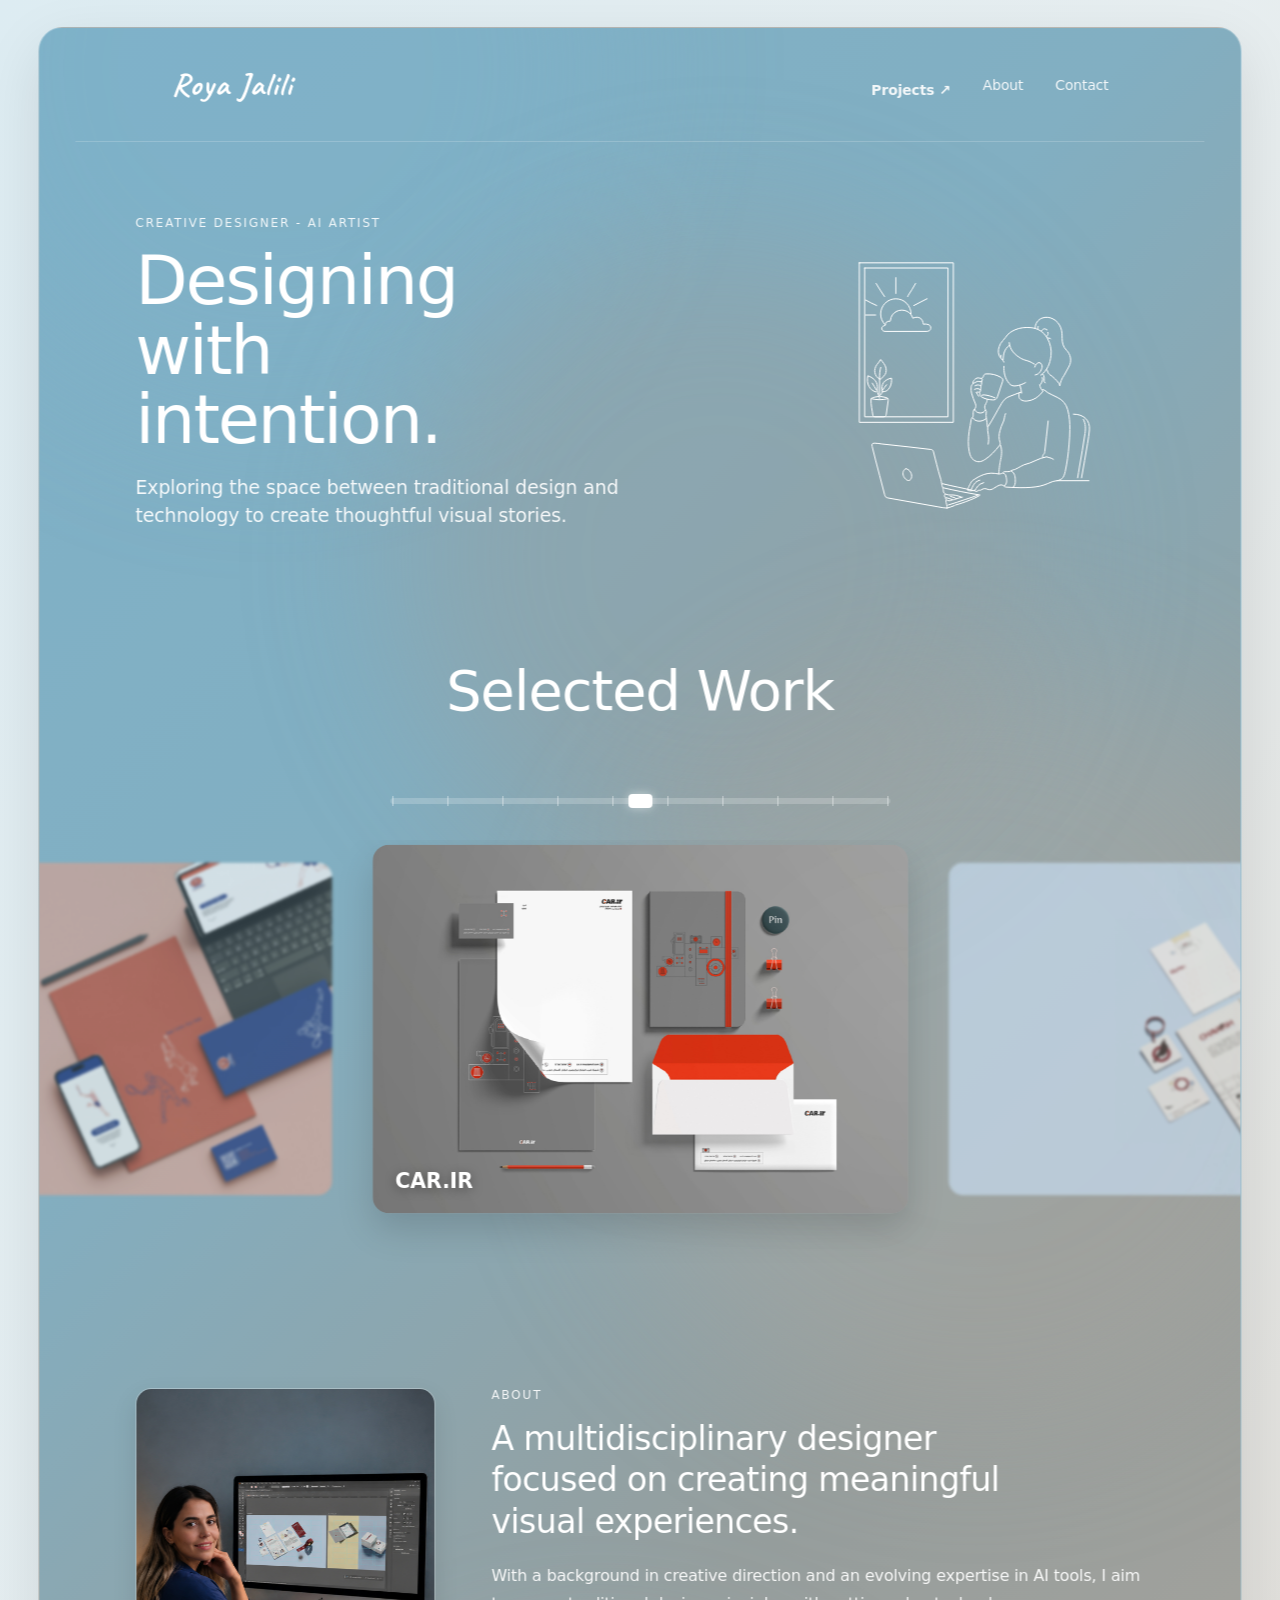
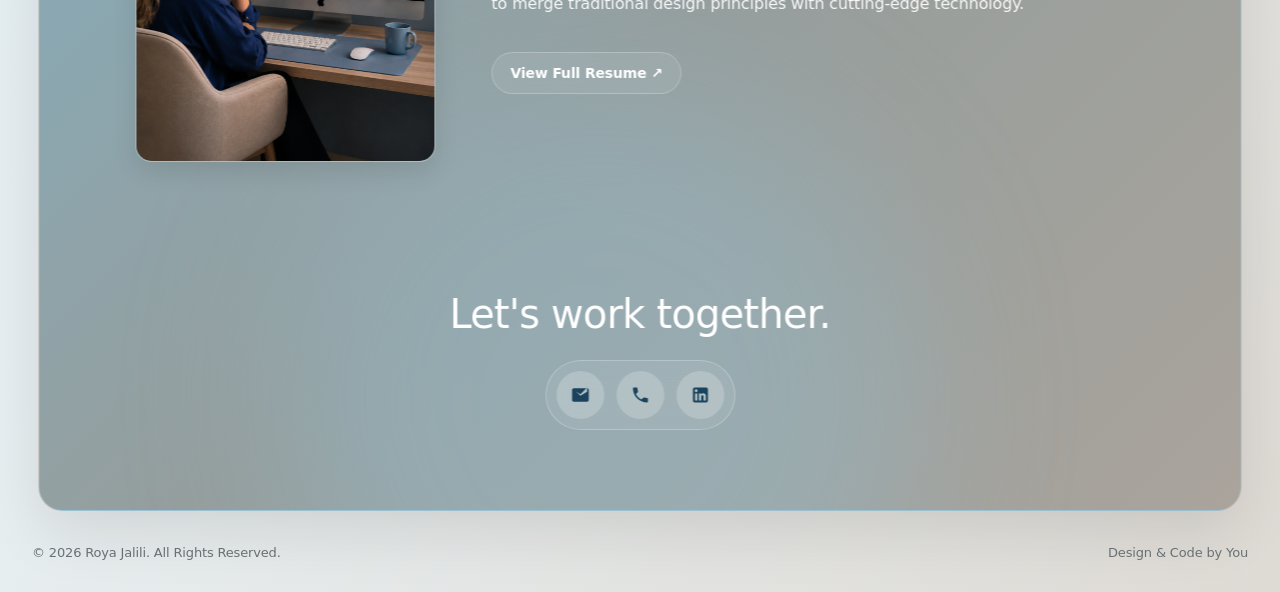
==== commit cb3dac0d: "Update index.html" ====
--- a/index.html
+++ b/index.html
@@ -16,6 +16,17 @@
     }
 
     :root {
+      --blue-main: #7FB2C9;
+      --blue-deep: #6A9FB7;
+      --blue-soft: #A9CEDD;
+      --beige-main: #C9C4BC;
+      --beige-soft: #DDD8D1;
+      --white: #FFFFFF;
+      --text-main: #FFFFFF;
+      --text-soft: rgba(255,255,255,.90);
+      --text-muted: rgba(255,255,255,.76);
+      --glass-border: rgba(255,255,255,.20);
+      --glass-soft: rgba(255,255,255,.12);
       --body-text: #2F3133;
       --body-muted: #6B7377;
       --max: 1280px;
@@ -28,12 +39,10 @@
     body {
       margin: 0;
       color: var(--body-text);
-      background:
-        radial-gradient(circle at top left, #9CC7D8 0%, transparent 40%),
-        radial-gradient(circle at bottom right, #C9C4BC 0%, transparent 35%),
-        linear-gradient(120deg, #EAF3F7 0%, #D9EAF2 45%, #C9C4BC 100%);
-      font-family: Inter, system-ui, -apple-system, BlinkMacSystemFont, "Segoe UI", Roboto, sans-serif;
+      background: linear-gradient(120deg, #DDECF2 0%, #E7EEF0 48%, #DEDAD4 100%);
+      font-family: system-ui, -apple-system, BlinkMacSystemFont, "Segoe UI", Roboto, sans-serif;
       -webkit-font-smoothing: antialiased;
+      letter-spacing: -0.01em;
       overflow-x: hidden;
     }
 
@@ -49,65 +58,79 @@
 
     main {
       position: relative;
-      isolation: isolate;
+      left: 50%;
+      transform: translateX(-50%);
       width: 94%;
       max-width: var(--max);
-      margin: 3vh auto 2vh;
+      margin: 3vh 0 2vh;
+      border-radius: 24px;
       overflow: hidden;
-      border-radius: 24px;
-      color: #fff;
-      background: linear-gradient(135deg, #7A9EAF 0%, #9EB8C5 35%, #A49C95 72%, #D0CAC4 100%);
-      box-shadow: 0 20px 60px rgba(0,0,0,.10);
+      box-shadow: 0 20px 60px rgba(0,0,0,0.1);
+      background: linear-gradient(135deg, #7FB2C9 0%, #82AFC2 34%, #969E9D 68%, #AAA49C 100%);
+      border: 1px solid rgba(255,255,255,.20);
+      backdrop-filter: blur(22px);
+      -webkit-backdrop-filter: blur(22px);
+      isolation: isolate;
+      color: var(--text-main);
     }
 
     .ink-wrapper {
       position: absolute;
       inset: 0;
+      overflow: hidden;
+      border-radius: 24px;
       z-index: 0;
-      overflow: hidden;
       pointer-events: none;
     }
 
     .ink-blob {
       position: absolute;
       border-radius: 50%;
-      filter: blur(105px);
-      opacity: .50;
-    }
-
-    .color-1 { width: 60vw; height: 60vw; top: -20%; left: -12%; background-color: #84B6C8; }
-    .color-2 { width: 65vw; height: 65vw; top: 15%; right: -18%; background-color: #E2DDD7; }
-    .color-3 { width: 55vw; height: 55vw; left: 20%; bottom: -15%; background-color: #B9D9E1; }
-    .color-4 { width: 50vw; height: 50vw; left: 30%; top: 15%; background-color: #B2AAA3; }
-
-    .site-header, .hero, .section, .contact {
-      position: relative;
-      z-index: 2;
+      opacity: 0.38;
+      filter: blur(80px);
+      will-change: transform;
+      animation: mix-ink 8s infinite alternate ease-in-out;
+    }
+
+    .color-1 { width: 55vw; height: 55vw; background-color: #7FB2C9; top: -15%; left: -10%; }
+    .color-2 { width: 60vw; height: 60vw; background-color: #AFA9A1; top: 30%; right: -10%; animation-delay: -3s; }
+    .color-3 { width: 50vw; height: 50vw; background-color: #91BED1; bottom: -10%; left: 20%; animation-delay: -6s; }
+    .color-4 { width: 50vw; height: 50vw; background-color: #9D9892; top: 10%; left: 30%; animation-delay: -9s; }
+
+    @keyframes mix-ink {
+      0% { transform: translate3d(-4vw, -3vh, 0) scale(1); }
+      35% { transform: translate3d(10vw, 6vh, 0) scale(1.18); }
+      70% { transform: translate3d(-6vw, 12vh, 0) scale(0.95); }
+      100% { transform: translate3d(12vw, -10vh, 0) scale(1.12); }
     }
 
     .site-header {
-      padding: 28px 48px;
+      padding: 36px 96px;
       display: flex;
       align-items: center;
       justify-content: space-between;
-      border-bottom: 1px solid rgba(255,255,255,.15);
-    }
-
-    .logo {
-      font-family: "Caveat", cursive;
-      color: #fff;
+      border-bottom: 1px solid rgba(255,255,255,.18);
+      margin: 0 36px;
+      width: calc(100% - 72px);
+      position: relative;
+      z-index: 1000;
+    }
+
+    .site-header .logo {
+      font-family: 'Caveat', cursive;
+      font-weight: 700;
       font-size: 32px;
-      font-weight: 700;
+      letter-spacing: 1px;
     }
 
     .site-header nav {
       display: flex;
+      gap: 32px;
       align-items: center;
-      gap: 30px;
     }
 
     .site-header nav a {
-      color: rgba(255,255,255,.78);
+      color: rgba(255,255,255,.90);
       font-size: 14px;
       font-weight: 500;
       transition: color .3s ease;
@@ -117,27 +140,33 @@
       color: #fff;
     }
 
-    /* DROPDOWN MENU FIX */
     .dropdown {
       position: relative;
       display: inline-block;
+      padding: 10px 0;
+      margin-bottom: -10px;
+    }
+
+    .dropdown > a {
+      display: inline-flex;
+      align-items: center;
     }
 
     .dropdown-menu {
       position: absolute;
-      top: calc(100% + 10px);
+      top: calc(100% - 5px);
       left: 0;
-      min-width: 240px;
+      min-width: 250px;
       padding: 8px;
       display: flex;
       flex-direction: column;
       gap: 4px;
-      background: rgba(35, 60, 72, 0.85);
+      background: rgba(255, 255, 255, 0.12);
       backdrop-filter: blur(16px);
       -webkit-backdrop-filter: blur(16px);
       border: 1px solid rgba(255, 255, 255, 0.25);
       border-radius: 13px;
-      box-shadow: 0 10px 30px rgba(0,0,0,0.2);
+      box-shadow: 0 10px 30px rgba(0,0,0,0.12);
       opacity: 0;
       visibility: hidden;
       transform: translateY(8px);
@@ -161,88 +190,86 @@
       font-weight: 500 !important;
       text-align: left;
       white-space: nowrap;
-      transition: background .14s ease;
+      transition: background .14s ease, color .14s ease;
     }
 
     .dropdown-menu a:hover {
-      background: rgba(255,255,255,.15);
+      background: rgba(255,255,255,0.2);
       color: #fff !important;
     }
 
     .hero {
-      padding: 6vh 48px 4vh;
+      min-height: 52vh;
+      padding: 6vh 96px 4vh;
       display: grid;
-      grid-template-columns: minmax(0, 1fr) 390px;
+      grid-template-columns: minmax(0, 1fr) 340px;
       align-items: center;
       gap: 48px;
-    }
+      position: relative;
+      z-index: 2;
+    }
+
+    .hero-text { min-width: 0; }
+    .hero-line-animation { position: relative; z-index: 1; width: 340px; max-width: 100%; aspect-ratio: 4 / 3; justify-self: end; pointer-events: none; }
+    .hero-line-animation svg { display: block; width: 100%; height: 100%; overflow: visible; }
+    .hero-line-animation path, .hero-line-animation line, .hero-line-animation polyline, .hero-line-animation polygon, .hero-line-animation circle, .hero-line-animation ellipse, .hero-line-animation rect { fill: none; stroke-linecap: round; stroke-linejoin: round; }
 
     .eyebrow {
       margin: 0 0 16px;
-      color: rgba(255,255,255,.70);
-      font-size: 11px;
-      font-weight: 600;
-      letter-spacing: .14em;
+      color: rgba(255,255,255,.9);
+      font-size: 12px;
+      font-weight: 500;
+      letter-spacing: .15em;
       text-transform: uppercase;
     }
 
     h1, h2, h3, p { margin-top: 0; }
 
     h1 {
-      margin: 0 0 24px;
-      max-width: 700px;
-      font-size: clamp(52px, 5vw, 74px);
-      line-height: 1.05;
-      letter-spacing: -.04em;
-      font-weight: 600;
+      max-width: 850px;
+      margin-bottom: 18px;
+      font-size: clamp(38px, 5.5vw, 68px);
+      line-height: 1.02;
+      letter-spacing: -.03em;
+      font-weight: 500;
     }
 
     .hero-copy {
       max-width: 520px;
-      margin: 0;
-      color: rgba(255,255,255,.90);
-      font-size: 17px;
-      line-height: 1.65;
-    }
-
-    .hero-animation {
-      width: 100%;
-      max-width: 390px;
-      aspect-ratio: 4 / 3;
-      justify-self: end;
-      pointer-events: none;
-    }
-
-    .section {
-      position: relative;
-      z-index: 2;
-      padding: 70px 0 0;
-    }
+      margin-bottom: 24px;
+      color: rgba(255,255,255,.92);
+      font-size: clamp(15px, 1.6vw, 19px);
+      line-height: 1.5;
+    }
+
+    .section { padding: 50px 0 0; position: relative; z-index: 2; }
+    #work { overflow: hidden; }
 
     .section-header-wrapper {
-      padding: 0 48px;
-      margin-bottom: 34px;
+      padding: 0 96px;
+      margin-bottom: 36px;
       display: flex;
       flex-direction: column;
       align-items: center;
       text-align: center;
+      position: relative;
+      z-index: 3;
     }
 
     .section-heading { margin-bottom: 20px; }
-    h2 { margin: 0; font-size: clamp(32px, 4vw, 52px); line-height: 1.1; letter-spacing: -.03em; font-weight: 500; }
-
-    /* تایم‌لاین فیزیکی و دقیق */
-    .timeline-container { width: 100%; max-width: 500px; position: relative; }
-    .timeline { position: relative; width: 100%; height: 6px; background: rgba(255,255,255,.22); border-radius: 3px; cursor: pointer; }
-    .timeline-marker { position: absolute; top: -4px; left: 0; width: 24px; height: 14px; border-radius: 4px; background: #fff; z-index: 3; box-shadow: 0 0 10px rgba(255,255,255,.5); transform: translateX(-50%); pointer-events: none; transition: left 0.1s ease-out; }
-    .timeline-ticks { position: absolute; inset: -2px 0 auto 0; display: flex; justify-content: space-between; padding: 0 2px; pointer-events: none; }
-    .tick { width: 1px; height: 10px; background: rgba(255,255,255,.35); }
-
-    /* کاروسل پروژه‌ها */
+    h2 { font-size: clamp(34px, 4.5vw, 56px); line-height: 1.1; letter-spacing: -.02em; font-weight: 500; }
+
+    /* تایم‌لاین اصلاح شده برای دریافت صحیح کلیک */
+    .timeline-container { position: relative; width: 100%; max-width: 500px; margin-top: 10px; }
+    .timeline { position: relative; width: 100%; height: 6px; background: rgba(255,255,255,.2); border-radius: 3px; cursor: pointer; }
+    .timeline-marker { position: absolute; top: -4px; left: 0; width: 24px; height: 14px; background: #fff; border-radius: 4px; cursor: pointer; z-index: 5; box-shadow: 0 0 10px rgba(255,255,255,.5); transform: translateX(-50%); transition: left 0.15s ease-out; pointer-events: none; }
+    .timeline-ticks { display: flex; justify-content: space-between; width: 100%; position: absolute; top: -2px; padding: 0 2px; pointer-events: none; }
+    .tick { width: 1px; height: 10px; background: rgba(255,255,255,.5); position: relative; }
+
     .project-carousel {
       --card-width: min(520px, 68vw);
       display: flex;
-      gap: 28px;
+      gap: 30px;
       width: 100%;
       overflow-x: auto;
       overflow-y: hidden;
@@ -251,44 +278,36 @@
       scroll-behavior: smooth;
       scrollbar-width: none;
       -ms-overflow-style: none;
-      cursor: grab;
       user-select: none;
-      touch-action: pan-y;
       position: relative;
       z-index: 3;
     }
 
     .project-carousel::-webkit-scrollbar { display: none; }
-    .project-carousel.dragging { cursor: grabbing; scroll-snap-type: none; }
 
     .carousel-card {
       flex: 0 0 var(--card-width);
       position: relative;
+      border-radius: 16px;
       overflow: hidden;
-      border-radius: 18px;
+      cursor: pointer;
       scroll-snap-align: center;
       filter: blur(2px);
-      opacity: .65;
+      opacity: .7;
       transform: scale(.93);
-      transition: opacity .4s ease, filter .4s ease, transform .4s ease, box-shadow .4s ease;
+      transition: filter .4s ease, opacity .4s ease, transform .4s cubic-bezier(.2,.8,.2,1), box-shadow .4s ease;
       z-index: 4;
     }
 
     .carousel-card.active, .carousel-card:hover {
+      filter: blur(0);
       opacity: 1;
-      filter: blur(0);
-      transform: scale(1);
-      box-shadow: 0 24px 50px rgba(0,0,0,.13);
+      transform: scale(1.03);
       z-index: 10;
-    }
-
-    .carousel-card img {
-      display: block;
-      width: 100%;
-      aspect-ratio: 16 / 11;
-      object-fit: cover;
-      pointer-events: none;
-    }
+      box-shadow: 0 15px 35px rgba(0,0,0,.15);
+    }
+
+    .carousel-card img { width: 100%; aspect-ratio: 16 / 11; object-fit: cover; display: block; }
 
     .project-info {
       position: absolute;
@@ -296,10 +315,10 @@
       bottom: 20px;
       color: #fff;
       opacity: 0;
-      transform: translateY(8px);
+      transform: translateY(6px);
       transition: opacity .3s ease, transform .3s ease;
+      pointer-events: none;
       text-shadow: 0 2px 10px rgba(0,0,0,.35);
-      pointer-events: none;
     }
 
     .carousel-card.active .project-info, .carousel-card:hover .project-info {
@@ -307,95 +326,98 @@
       transform: translateY(0);
     }
 
-    .project-info h3 { margin: 0; font-size: 21px; font-weight: 600; }
+    .project-info h3 { margin: 0; font-size: 20px; font-weight: 600; }
 
     .about {
       display: grid;
       grid-template-columns: 300px minmax(0,1fr);
       gap: 56px;
       align-items: start;
-      padding: 70px 48px 100px;
-    }
-
-    .about-photo {
-      overflow: hidden;
-      border-radius: 18px;
-      border: 1px solid rgba(255,255,255,.15);
-      background: rgba(255,255,255,.08);
-      box-shadow: 0 16px 35px rgba(0,0,0,.10);
-    }
-
-    .about-photo img { aspect-ratio: 4 / 5; object-fit: cover; object-position: center 20%; }
-    .about-content { max-width: 650px; }
-    .about h2 { max-width: 600px; margin-bottom: 24px; font-size: clamp(28px, 3vw, 40px); line-height: 1.2; }
-    .about-copy { max-width: 600px; color: rgba(255,255,255,.82); font-size: 16px; line-height: 1.75; }
+      padding: 50px 96px 100px;
+      position: relative;
+      z-index: 3;
+    }
+
+    .about-photo { width: 300px; max-width: 100%; overflow: hidden; border-radius: 16px; background: rgba(255,255,255,.1); border: 1px solid rgba(255,255,255,.18); box-shadow: 0 10px 25px rgba(0,0,0,.1); }
+    .about-photo img { width: 100%; aspect-ratio: 4 / 5; object-fit: cover; object-position: center 20%; display: block; }
+    .about-content { max-width: 650px; position: relative; z-index: 1; }
+    .about h2 { max-width: 560px; margin-bottom: 20px; font-size: clamp(24px, 2.6vw, 36px); line-height: 1.25; }
+    .about-copy { color: rgba(255,255,255,.92); font-size: 16px; line-height: 1.7; }
 
     .button {
       display: inline-flex;
-      margin-top: 12px;
-      padding: 10px 17px;
-      border: 1px solid rgba(255,255,255,.25);
+      align-items: center;
+      justify-content: center;
+      padding: 12px 18px;
       border-radius: 999px;
-      background: rgba(255,255,255,.12);
+      background: rgba(255,255,255,.08);
+      border: 1px solid rgba(255,255,255,.24);
+      backdrop-filter: blur(14px);
       color: #fff;
       font-size: 14px;
-      transition: background .3s ease, border-color .3s ease;
-    }
-
-    .button:hover { background: rgba(255,255,255,.18); border-color: rgba(255,255,255,.45); }
-
-    .contact {
-      position: relative;
-      z-index: 2;
-      padding: 40px 48px 90px;
-      text-align: center;
-    }
-
-    .contact h2 { margin: 0 auto 30px; }
+      font-weight: 600;
+      transition: background .25s ease, transform .25s ease;
+    }
+    .button:hover { background: rgba(255,255,255,.26); transform: translateY(-2px); }
+
+    .contact { padding: 30px 96px 80px; text-align: center; position: relative; z-index: 3; }
+    .contact h2 { margin: 0 auto 24px; font-weight: 500; font-size: clamp(26px, 3.2vw, 40px); }
 
     .social-dock {
       display: inline-flex;
-      gap: 10px;
       align-items: center;
+      gap: 12px;
+      background: rgba(255,255,255,.08);
+      padding: 10px;
+      border-radius: 999px;
+      border: 1px solid rgba(255,255,255,.25);
+      backdrop-filter: blur(12px);
+      position: relative;
+      z-index: 3;
     }
 
     .social-item {
+      position: relative;
       display: flex;
       align-items: center;
+      background: rgba(255,255,255,.2);
+      border-radius: 999px;
+      height: 48px;
+      padding: 0 18px 0 12px;
       gap: 10px;
-      min-height: 44px;
-      padding: 0 15px;
-      border-radius: 999px;
-      background: rgba(255,255,255,.15);
-      border: 1px solid rgba(255,255,255,.20);
-      color: #fff;
-      transition: background .3s ease;
-    }
-
-    .social-item:hover { background: rgba(255,255,255,.20); }
-    .social-icon { font-size: 14px; font-weight: 600; }
-    .social-text { font-size: 13px; }
+      color: #1B435D;
+      overflow: hidden;
+      max-width: 48px;
+      transition: max-width .4s cubic-bezier(.16,1,.3,1), background .3s ease;
+      cursor: pointer;
+    }
+    .social-item:hover { max-width: 300px; background: rgba(255,255,255,.45); }
+    .social-icon { flex-shrink: 0; width: 24px; height: 24px; display: flex; align-items: center; justify-content: center; }
+    .social-icon svg { width: 20px; height: 20px; fill: #1B435D; }
+    .social-text { white-space: nowrap; font-size: 14px; font-weight: 600; color: #1B435D; opacity: 0; transform: translateX(-10px); transition: opacity .3s ease, transform .3s ease; }
+    .social-item:hover .social-text { opacity: 1; transform: translateX(0); }
 
     footer {
-      width: 94%;
       max-width: var(--max);
       margin: 0 auto;
-      padding: 14px 22px 30px;
+      padding: 16px 32px 32px;
       display: flex;
       justify-content: space-between;
       color: var(--body-muted);
       font-size: 13px;
     }
 
-    @media (max-width: 760px) {
-      main { width: calc(100% - 24px); margin: 12px auto; border-radius: 20px; }
-      .site-header { padding: 22px 18px; }
-      .hero { padding: 40px 20px; grid-template-columns: 1fr; gap: 28px; }
-      .project-carousel { --card-width: 78vw; gap: 18px; padding-bottom: 50px; }
-      .about { grid-template-columns: 1fr; gap: 32px; padding: 55px 20px 75px; }
-      .contact { padding: 35px 20px 75px; }
-      .social-dock { flex-direction: column; width: 100%; max-width: 320px; }
-      .social-item { width: 100%; justify-content: center; }
+    @media (max-width:760px) {
+      main { margin: 2vh 16px; border-radius: 20px; left: 0; transform: none; width: auto; }
+      .site-header { padding: 24px 20px; margin: 0 8px; width: calc(100% - 16px); }
+      .dropdown-menu { display: none; }
+      nav { gap: 16px; font-size: 13px; }
+      .hero { padding: 15vh 20px 8vh; grid-template-columns: 1fr; gap: 28px; }
+      .hero-line-animation { width: 280px; max-width: 78vw; justify-self: center; }
+      .about { grid-template-columns: 1fr; gap: 36px; padding: 0 20px 80px; justify-items: center; text-align: center; }
+      .social-dock { flex-direction: column; border-radius: 20px; width: 100%; max-width: 280px; padding: 12px; }
+      .social-item { width: 100%; max-width: 100% !important; justify-content: flex-start; padding: 0 16px; height: 44px; }
+      .social-text { opacity: 1 !important; transform: none !important; }
     }
   </style>
 </head>
@@ -430,15 +452,15 @@
     </header>
 
     <section class="hero">
-      <div class="hero-content">
+      <div class="hero-text">
         <p class="eyebrow hero-eyebrow">CREATIVE DESIGNER - AI ARTIST</p>
         <h1>Designing<br>with<br>intention.</h1>
         <p class="hero-copy">Exploring the space between traditional design and technology to create thoughtful visual stories.</p>
       </div>
-      <div class="hero-animation" id="heroLineAnimation"></div>
+      <div class="hero-line-animation" id="heroLineAnimation" aria-hidden="true"></div>
     </section>
 
-    <!-- بخش Selected Work با لینک‌های دقیق و تایم‌لاین کامل -->
+    <!-- بخش Selected Work با قابلیت کلیک بی‌نقص روی نمودار -->
     <section id="work" class="section">
       <div class="section-header-wrapper">
         <div class="section-heading">
@@ -448,20 +470,27 @@
           <div class="timeline" id="timeline">
             <div class="timeline-marker" id="timeline-marker"></div>
             <div class="timeline-ticks">
-              <div class="tick"></div><div class="tick"></div><div class="tick"></div><div class="tick"></div><div class="tick"></div>
-              <div class="tick"></div><div class="tick"></div><div class="tick"></div><div class="tick"></div><div class="tick"></div>
+              <div class="tick"></div>
+              <div class="tick"></div>
+              <div class="tick"></div>
+              <div class="tick"></div>
+              <div class="tick"></div>
+              <div class="tick"></div>
+              <div class="tick"></div>
+              <div class="tick"></div>
+              <div class="tick"></div>
+              <div class="tick"></div>
             </div>
           </div>
         </div>
       </div>
 
       <div class="project-carousel" id="horizontal-scroll">
-        <!-- سه پروژه اصلی با لینک‌های کاملاً درست -->
+        <!-- سه پروژه اصلی با لوپ بی‌نهایت -->
         <a href="topspin" class="carousel-card" data-project="0"><img src="assets/TOPSPIN-cover.jpg" alt="Topspin"><div class="project-info"><h3>Topspin</h3></div></a>
         <a href="car-ir" class="carousel-card" data-project="1"><img src="assets/car-cover.jpg" alt="CAR.IR"><div class="project-info"><h3>CAR.IR</h3></div></a>
         <a href="chavosh" class="carousel-card" data-project="2"><img src="assets/chavosh-cover.jpg" alt="Chavosh"><div class="project-info"><h3>Chavosh</h3></div></a>
 
-        <!-- کپی برای ایجاد لوپ بی‌نهایت و بدون بن‌بست -->
         <a href="topspin" class="carousel-card" data-project="0"><img src="assets/TOPSPIN-cover.jpg" alt="Topspin"><div class="project-info"><h3>Topspin</h3></div></a>
         <a href="car-ir" class="carousel-card" data-project="1"><img src="assets/car-cover.jpg" alt="CAR.IR"><div class="project-info"><h3>CAR.IR</h3></div></a>
         <a href="chavosh" class="carousel-card" data-project="2"><img src="assets/chavosh-cover.jpg" alt="Chavosh"><div class="project-info"><h3>Chavosh</h3></div></a>
@@ -491,15 +520,21 @@
       <h2>Let's work together.</h2>
       <div class="social-dock">
         <a href="https://mail.google.com/mail/?view=cm&fs=1&to=hello@royajalili.ir" class="social-item" title="Email" target="_blank" rel="noopener noreferrer">
-          <div class="social-icon">✉</div>
+          <div class="social-icon">
+            <svg viewBox="0 0 24 24"><path d="M20 4H4c-1.1 0-1.99.9-1.99 2L2 18c0 1.1.9 2 2 2h16c1.1 0 2-.9 2-2V6c0-1.1-.9-2-2-2zm0 4l-8 5-8-8V6l8 5 8-8v2z"/></svg>
+          </div>
           <span class="social-text">hello@royajalili.ir</span>
         </a>
         <a href="tel:+989017792151" class="social-item" title="Phone">
-          <div class="social-icon">📞</div>
+          <div class="social-icon">
+            <svg viewBox="0 0 24 24"><path d="M6.62 10.79c1.44 2.83 3.76 5.14 6.59 6.59l2.2-2.2c.27-.27.67-.36 1.02-.24 1.12.37 2.33.57 3.57.57.55 0 1 .45 1 1V20c0 .55-.45 1-1 1-9.39 0-17-7.61-17-17 0-.55.45-1 1-1h3.5c.55 0 1 .45 1 1 0 1.25.2 2.45.57 3.57.11.35.03.74-.25 1.02l-2.2 2.2z"/></svg>
+          </div>
           <span class="social-text">+98 901 779 2151</span>
         </a>
         <a href="https://linkedin.com/in/royajalili" target="_blank" class="social-item" title="LinkedIn">
-          <div class="social-icon">in</div>
+          <div class="social-icon">
+            <svg viewBox="0 0 24 24"><path d="M19 3a2 2 0 0 1 2 2v14a2 2 0 0 1-2 2H5a2 2 0 0 1-2-2V5a2 2 0 0 1 2-2h14m-.5 15.5v-5.3a3.26 3.26 0 0 0-3.26-3.26c-.85 0-1.84.52-2.28 1.3v-1.11h-2.79v8.37h2.79v-4.93c0-.77.62-1.4 1.39-1.4a1.4 1.4 0 0 1 1.4 1.4v4.93h2.75M6.88 8.56a1.68 1.68 0 0 0 1.68-1.68c0-.93-.75-1.69-1.68-1.69a1.69 1.69 0 0 0-1.69 1.69c0 .93.76 1.68 1.69 1.68m1.39 9.94v-8.37H5.5v8.37h2.77z"/></svg>
+          </div>
           <span class="social-text">LinkedIn / royajalili</span>
         </a>
       </div>
@@ -512,7 +547,98 @@
   </footer>
 
   <script>
-    // مدیریت کاروسل بی‌نهایت، اسکرول و کلیک فیزیکی روی نمودار
+    const heroAnimation = document.getElementById("heroLineAnimation");
+    const heroFrames = [
+      "assets/hero-animation/Frame-01.svg",
+      "assets/hero-animation/Frame-02.svg",
+      "assets/hero-animation/Frame-03.svg",
+      "assets/hero-animation/Frame-04.svg"
+    ];
+
+    const DRAW_DURATION = 1450, HOLD_DURATION = 1400, ERASE_DURATION = 650, GAP_DURATION = 80;
+    function wait(ms) { return new Promise(resolve => setTimeout(resolve, ms)); }
+
+    async function fetchSVG(url) {
+      const response = await fetch(url + "?v=" + Date.now(), { cache: "no-store" });
+      if (!response.ok) throw new Error("SVG not found: " + url);
+      return response.text();
+    }
+
+    function getDrawableLines(svg) {
+      return Array.from(svg.querySelectorAll("path, line, polyline, polygon, circle, ellipse, rect")).filter(el => {
+        if (typeof el.getTotalLength !== "function") return false;
+        try { const len = el.getTotalLength(); return Number.isFinite(len) && len > 1; } catch { return false; }
+      });
+    }
+
+    function prepareLines(lines) {
+      lines.forEach(line => {
+        const length = line.getTotalLength();
+        line.dataset.lineLength = String(length);
+        line.style.fill = "none";
+        line.style.stroke = "#ffffff";
+        line.style.strokeLinecap = "round";
+        line.style.strokeLinejoin = "round";
+        line.style.strokeDasharray = `${length} ${length}`;
+        line.style.strokeDashoffset = `${length}`;
+        line.style.opacity = "1";
+      });
+    }
+
+    async function loadFrame(svgText) {
+      heroAnimation.innerHTML = svgText;
+      const svg = heroAnimation.querySelector("svg");
+      if (!svg) throw new Error("SVG element missing");
+      svg.style.width = "100%"; svg.style.height = "100%"; svg.style.display = "block"; svg.style.overflow = "visible";
+      const lines = getDrawableLines(svg);
+      prepareLines(lines);
+      await new Promise(resolve => requestAnimationFrame(() => requestAnimationFrame(resolve)));
+      return lines;
+    }
+
+    async function drawFrame(lines) {
+      const count = Math.max(lines.length, 1), stagger = Math.min(16, 300 / count);
+      const animations = lines.map((line, index) => {
+        const length = Number(line.dataset.lineLength);
+        return line.animate([{ strokeDashoffset: length }, { strokeDashoffset: 0 }], {
+          duration: DRAW_DURATION, delay: index * stagger, easing: "cubic-bezier(.45,0,.2,1)", fill: "forwards"
+        });
+      });
+      await Promise.all(animations.map(a => a.finished.catch(() => {})));
+      lines.forEach(line => line.style.strokeDashoffset = "0");
+    }
+
+    async function eraseFrame(lines) {
+      const reversed = [...lines].reverse(), count = Math.max(reversed.length, 1), stagger = Math.min(8, 120 / count);
+      const animations = reversed.map((line, index) => {
+        const length = Number(line.dataset.lineLength);
+        return line.animate([{ strokeDashoffset: 0 }, { strokeDashoffset: length }], {
+          duration: ERASE_DURATION, delay: index * stagger, easing: "cubic-bezier(.4,0,.7,1)", fill: "forwards"
+        });
+      });
+      await Promise.all(animations.map(a => a.finished.catch(() => {})));
+    }
+
+    async function startHeroAnimation() {
+      if (!heroAnimation) return;
+      try {
+        const svgTexts = await Promise.all(heroFrames.map(url => fetchSVG(url)));
+        let frameIndex = 0;
+        while (true) {
+          const lines = await loadFrame(svgTexts[frameIndex]);
+          if (!lines.length) break;
+          await drawFrame(lines);
+          await wait(HOLD_DURATION);
+          await eraseFrame(lines);
+          heroAnimation.innerHTML = "";
+          await wait(GAP_DURATION);
+          frameIndex = (frameIndex + 1) % svgTexts.length;
+        }
+      } catch (error) { console.error("Hero animation error:", error); }
+    }
+    startHeroAnimation();
+
+    // مدیریت کاروسل و کلیک روی نمودار
     const scrollContainer = document.querySelector('#horizontal-scroll');
     const timeline = document.getElementById('timeline');
     const timelineMarker = document.getElementById('timeline-marker');
@@ -548,7 +674,7 @@
       timelineMarker.style.left = `${left}px`;
     }
 
-    // کلیک روی نمودار برای پرش فیزیکی و دقیق روی پروژه مد نظر
+    // اتصال کلیک روی نمودار برای پرش دقیق روی پروژه متناظر
     timeline.addEventListener('click', (e) => {
       const rect = timeline.getBoundingClientRect();
       const clickX = e.clientX - rect.left;
@@ -568,7 +694,6 @@
       }
     });
 
-    // لوپ بی‌نهایتِ نرم و بدون نقطه پایان
     function checkInfiniteScroll() {
       const scrollLeft = scrollContainer.scrollLeft;
       const maxScroll = scrollContainer.scrollWidth - scrollContainer.clientWidth;
@@ -587,8 +712,7 @@
     });
 
     window.addEventListener('load', () => {
-      // قرارگیری اولیه روی بلوک میانی (CAR.IR)
-      const targetCard = cards[4]; 
+      const targetCard = cards[4]; // شروع روی CAR.IR در ستون میانی
       if (targetCard) {
         const containerRect = scrollContainer.getBoundingClientRect();
         const cardRect = targetCard.getBoundingClientRect();
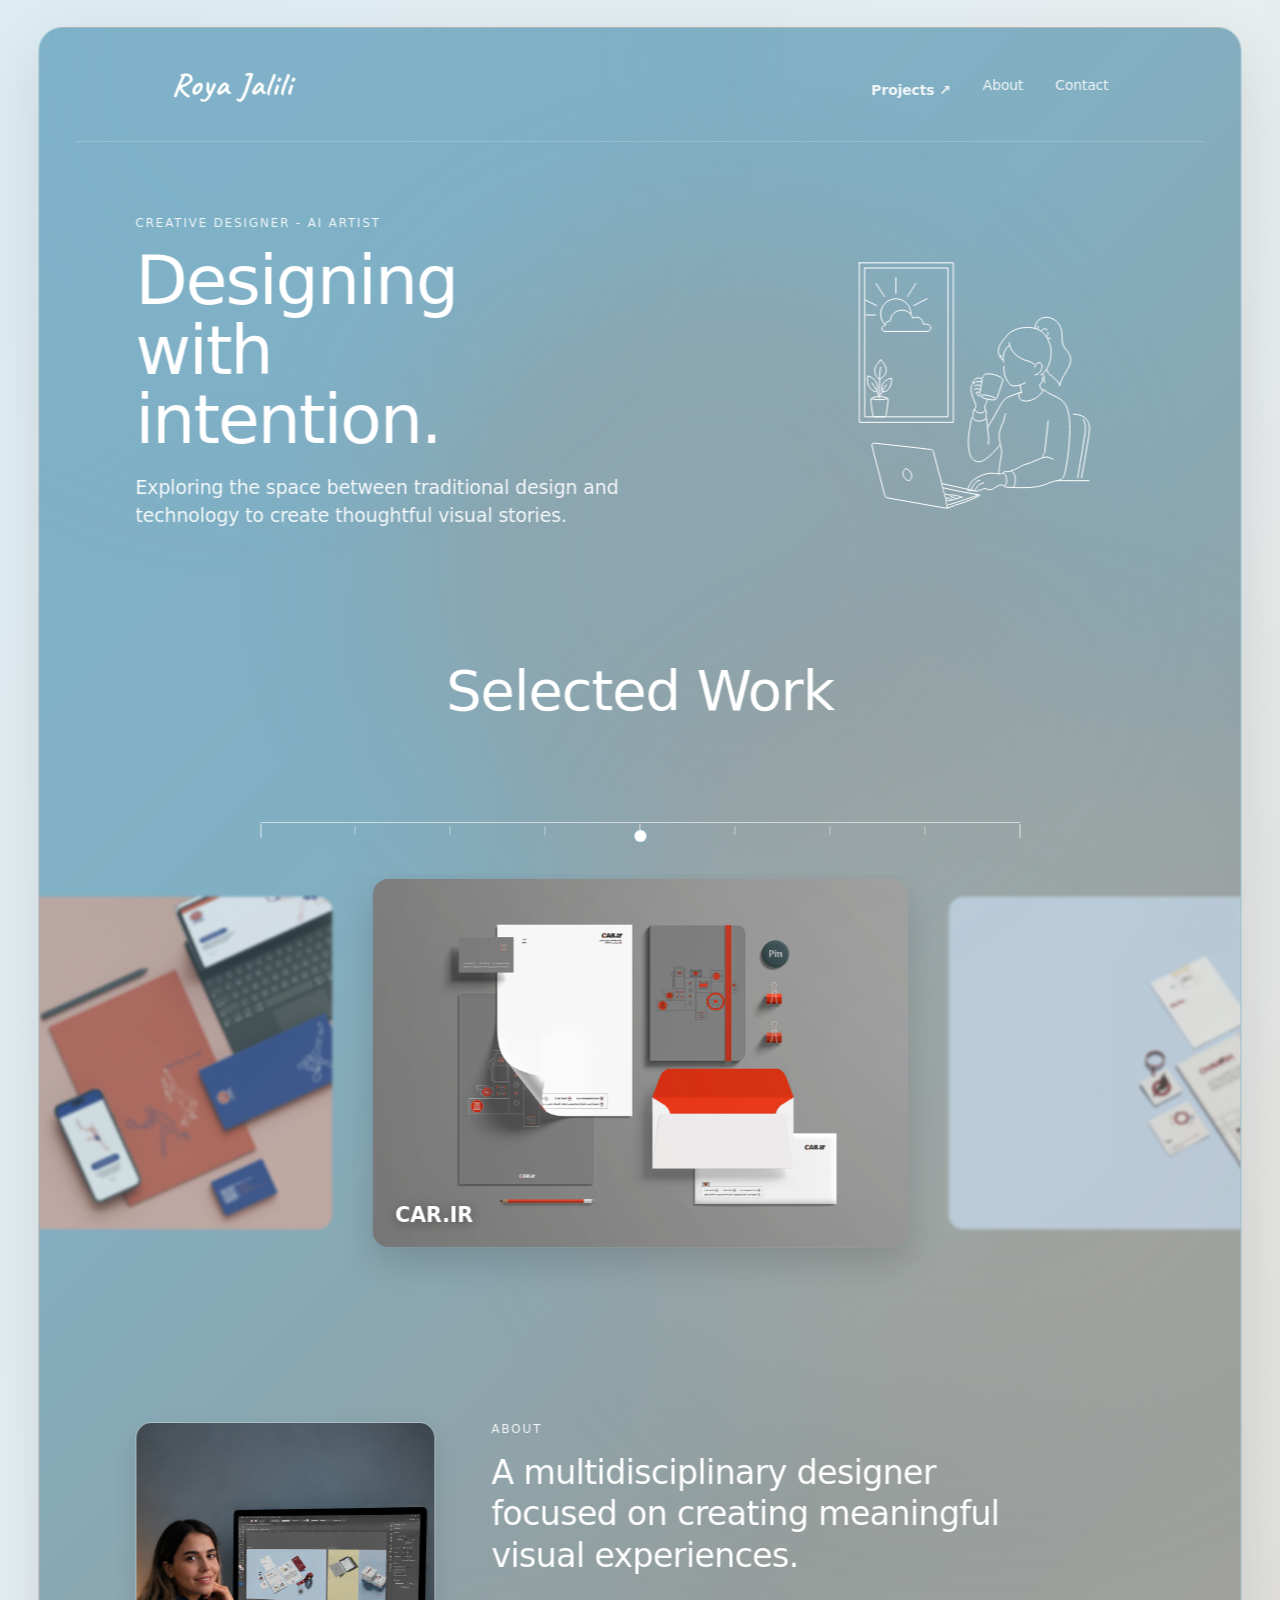
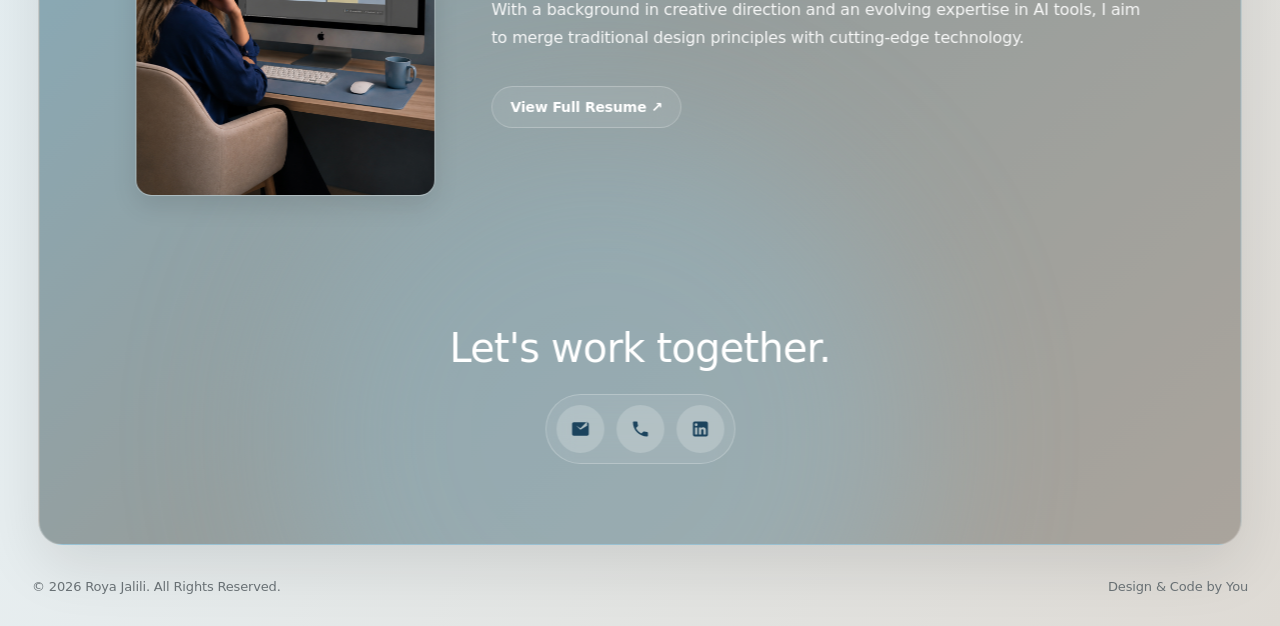
==== commit 42cf7369: "Update index.html" ====
--- a/index.html
+++ b/index.html
@@ -260,11 +260,59 @@
     h2 { font-size: clamp(34px, 4.5vw, 56px); line-height: 1.1; letter-spacing: -.02em; font-weight: 500; }
 
     /* تایم‌لاین اصلاح شده برای دریافت صحیح کلیک */
-    .timeline-container { position: relative; width: 100%; max-width: 500px; margin-top: 10px; }
-    .timeline { position: relative; width: 100%; height: 6px; background: rgba(255,255,255,.2); border-radius: 3px; cursor: pointer; }
-    .timeline-marker { position: absolute; top: -4px; left: 0; width: 24px; height: 14px; background: #fff; border-radius: 4px; cursor: pointer; z-index: 5; box-shadow: 0 0 10px rgba(255,255,255,.5); transform: translateX(-50%); transition: left 0.15s ease-out; pointer-events: none; }
-    .timeline-ticks { display: flex; justify-content: space-between; width: 100%; position: absolute; top: -2px; padding: 0 2px; pointer-events: none; }
-    .tick { width: 1px; height: 10px; background: rgba(255,255,255,.5); position: relative; }
+    .timeline-container {
+      position: relative;
+      width: min(760px, 72vw);
+      height: 30px;
+      margin: 20px auto 0;
+      cursor: pointer;
+      user-select: none;
+    }
+    .timeline {
+      position: absolute;
+      left: 0;
+      right: 0;
+      top: 14px;
+      height: 1px;
+      background: rgba(255,255,255,.58);
+    }
+    .timeline-marker {
+      position: absolute;
+      top: 8px;
+      left: 50%;
+      width: 12px;
+      height: 12px;
+      border-radius: 50%;
+      background: #fff;
+      border: 2px solid rgba(255,255,255,.62);
+      box-shadow: 0 0 0 2px rgba(127,178,201,.22);
+      transform: translateX(-50%);
+      z-index: 5;
+      cursor: grab;
+      pointer-events: auto;
+      touch-action: none;
+      transition: left .22s cubic-bezier(.2,.8,.2,1);
+    }
+    .timeline-marker:active { cursor: grabbing; }
+    .tick.major {
+      height: 14px;
+      background: rgba(255,255,255,.72);
+    }
+    .timeline-ticks {
+      position: absolute;
+      inset: 0;
+      display: flex;
+      align-items: center;
+      justify-content: space-between;
+      pointer-events: none;
+    }
+    .tick {
+      position: relative;
+      top: 8px;
+      width: 1px;
+      height: 9px;
+      background: rgba(255,255,255,.42);
+    }
 
     .project-carousel {
       --card-width: min(520px, 68vw);
@@ -470,31 +518,22 @@
           <div class="timeline" id="timeline">
             <div class="timeline-marker" id="timeline-marker"></div>
             <div class="timeline-ticks">
+              <div class="tick major"></div>
               <div class="tick"></div>
               <div class="tick"></div>
               <div class="tick"></div>
+              <div class="tick major"></div>
               <div class="tick"></div>
               <div class="tick"></div>
               <div class="tick"></div>
-              <div class="tick"></div>
-              <div class="tick"></div>
-              <div class="tick"></div>
-              <div class="tick"></div>
+              <div class="tick major"></div>
             </div>
           </div>
         </div>
       </div>
 
       <div class="project-carousel" id="horizontal-scroll">
-        <!-- سه پروژه اصلی با لوپ بی‌نهایت -->
-        <a href="topspin" class="carousel-card" data-project="0"><img src="assets/TOPSPIN-cover.jpg" alt="Topspin"><div class="project-info"><h3>Topspin</h3></div></a>
-        <a href="car-ir" class="carousel-card" data-project="1"><img src="assets/car-cover.jpg" alt="CAR.IR"><div class="project-info"><h3>CAR.IR</h3></div></a>
-        <a href="chavosh" class="carousel-card" data-project="2"><img src="assets/chavosh-cover.jpg" alt="Chavosh"><div class="project-info"><h3>Chavosh</h3></div></a>
-
-        <a href="topspin" class="carousel-card" data-project="0"><img src="assets/TOPSPIN-cover.jpg" alt="Topspin"><div class="project-info"><h3>Topspin</h3></div></a>
-        <a href="car-ir" class="carousel-card" data-project="1"><img src="assets/car-cover.jpg" alt="CAR.IR"><div class="project-info"><h3>CAR.IR</h3></div></a>
-        <a href="chavosh" class="carousel-card" data-project="2"><img src="assets/chavosh-cover.jpg" alt="Chavosh"><div class="project-info"><h3>Chavosh</h3></div></a>
-
+        <!-- سه پروژه اصلی؛ هر درجه دقیقاً یک پروژه -->
         <a href="topspin" class="carousel-card" data-project="0"><img src="assets/TOPSPIN-cover.jpg" alt="Topspin"><div class="project-info"><h3>Topspin</h3></div></a>
         <a href="car-ir" class="carousel-card" data-project="1"><img src="assets/car-cover.jpg" alt="CAR.IR"><div class="project-info"><h3>CAR.IR</h3></div></a>
         <a href="chavosh" class="carousel-card" data-project="2"><img src="assets/chavosh-cover.jpg" alt="Chavosh"><div class="project-info"><h3>Chavosh</h3></div></a>
@@ -638,89 +677,119 @@
     }
     startHeroAnimation();
 
-    // مدیریت کاروسل و کلیک روی نمودار
-    const scrollContainer = document.querySelector('#horizontal-scroll');
+    // Selected Work — minimal degree selector, synced with the cards
+    const scrollContainer = document.getElementById('horizontal-scroll');
     const timeline = document.getElementById('timeline');
     const timelineMarker = document.getElementById('timeline-marker');
     const cards = Array.from(document.querySelectorAll('.carousel-card'));
-    const PROJECT_COUNT = 3;
-
-    function getClosestCardIndex() {
-      const containerRect = scrollContainer.getBoundingClientRect();
-      const center = containerRect.left + containerRect.width / 2;
-      let bestIndex = 0, bestDistance = Infinity;
-      cards.forEach((card, index) => {
-        const rect = card.getBoundingClientRect();
-        const distance = Math.abs((rect.left + rect.width / 2) - center);
-        if (distance < bestDistance) { bestDistance = distance; bestIndex = index; }
+    let currentIndex = Math.min(1, cards.length - 1);
+    let dragging = false;
+    let scrollEndTimer = null;
+
+    const clamp = (v, min, max) => Math.min(Math.max(v, min), max);
+
+    function markerXFor(index) {
+      const half = timelineMarker.offsetWidth / 2;
+      const usable = Math.max(0, timeline.clientWidth - half * 2);
+      const progress = cards.length > 1 ? index / (cards.length - 1) : 0;
+      return half + progress * usable;
+    }
+
+    function updateMarker(index) {
+      timelineMarker.style.left = `${markerXFor(index)}px`;
+    }
+
+    function setActive(index) {
+      currentIndex = clamp(index, 0, cards.length - 1);
+      cards.forEach((card, i) => card.classList.toggle('active', i === currentIndex));
+      updateMarker(currentIndex);
+    }
+
+    function centerCard(index, behavior = 'smooth') {
+      const card = cards[index];
+      if (!card) return;
+
+      const left = card.offsetLeft - (scrollContainer.clientWidth - card.offsetWidth) / 2;
+      setActive(index);
+      scrollContainer.scrollTo({ left, behavior });
+    }
+
+    function indexFromX(clientX) {
+      const rect = timeline.getBoundingClientRect();
+      const half = timelineMarker.offsetWidth / 2;
+      const usable = Math.max(1, rect.width - half * 2);
+      const x = clamp(clientX - rect.left - half, 0, usable);
+      return Math.round((x / usable) * (cards.length - 1));
+    }
+
+    // Click a degree: select that project.
+    timeline.addEventListener('click', (e) => {
+      if (dragging) return;
+      centerCard(indexFromX(e.clientX));
+    });
+
+    // Drag the white point; release snaps to the nearest project.
+    timelineMarker.addEventListener('pointerdown', (e) => {
+      dragging = true;
+      timelineMarker.setPointerCapture(e.pointerId);
+      timelineMarker.style.transition = 'none';
+      e.preventDefault();
+      e.stopPropagation();
+    });
+
+    timelineMarker.addEventListener('pointermove', (e) => {
+      if (!dragging) return;
+      const rect = timeline.getBoundingClientRect();
+      const half = timelineMarker.offsetWidth / 2;
+      const x = clamp(e.clientX - rect.left, half, rect.width - half);
+      timelineMarker.style.left = `${x}px`;
+    });
+
+    function endDrag(e) {
+      if (!dragging) return;
+      dragging = false;
+      timelineMarker.style.transition = '';
+      try { timelineMarker.releasePointerCapture(e.pointerId); } catch (_) {}
+      centerCard(indexFromX(e.clientX));
+    }
+
+    timelineMarker.addEventListener('pointerup', endDrag);
+    timelineMarker.addEventListener('pointercancel', endDrag);
+
+    // Manual horizontal swipe/scroll also updates the degree selector.
+    scrollContainer.addEventListener('scroll', () => {
+      clearTimeout(scrollEndTimer);
+      scrollEndTimer = setTimeout(() => {
+        const containerRect = scrollContainer.getBoundingClientRect();
+        const center = containerRect.left + containerRect.width / 2;
+        let nearest = currentIndex;
+        let distance = Infinity;
+
+        cards.forEach((card, i) => {
+          const rect = card.getBoundingClientRect();
+          const d = Math.abs((rect.left + rect.width / 2) - center);
+          if (d < distance) {
+            distance = d;
+            nearest = i;
+          }
+        });
+
+        setActive(nearest);
+      }, 80);
+    }, { passive: true });
+
+    // Side card = bring to centre. Active card = follow its project link.
+    cards.forEach((card, index) => {
+      card.addEventListener('click', (e) => {
+        if (index !== currentIndex) {
+          e.preventDefault();
+          centerCard(index);
+        }
       });
-      return bestIndex;
-    }
-
-    function updateActiveCard() {
-      const activeIndex = getClosestCardIndex();
-      cards.forEach((card, index) => card.classList.toggle('active', index === activeIndex));
-    }
-
-    function updateTimeline() {
-      const activeIndex = getClosestCardIndex();
-      const logicalIndex = activeIndex % PROJECT_COUNT;
-      const progress = PROJECT_COUNT > 1 ? logicalIndex / (PROJECT_COUNT - 1) : 0;
-      
-      const lineWidth = timeline.clientWidth;
-      const markerHalf = timelineMarker.offsetWidth / 2;
-      const left = markerHalf + progress * Math.max(0, lineWidth - markerHalf * 2);
-      
-      timelineMarker.style.left = `${left}px`;
-    }
-
-    // اتصال کلیک روی نمودار برای پرش دقیق روی پروژه متناظر
-    timeline.addEventListener('click', (e) => {
-      const rect = timeline.getBoundingClientRect();
-      const clickX = e.clientX - rect.left;
-      const progress = Math.min(Math.max(clickX / rect.width, 0), 1);
-      
-      const targetLogicalIndex = Math.round(progress * (PROJECT_COUNT - 1));
-      const targetCardIndex = PROJECT_COUNT + targetLogicalIndex; 
-      const targetCard = cards[targetCardIndex];
-
-      if (targetCard) {
-        const containerRect = scrollContainer.getBoundingClientRect();
-        const cardRect = targetCard.getBoundingClientRect();
-        scrollContainer.scrollTo({
-          left: scrollContainer.scrollLeft + (cardRect.left - containerRect.left) - ((containerRect.width - cardRect.width) / 2),
-          behavior: 'smooth'
-        });
-      }
     });
 
-    function checkInfiniteScroll() {
-      const scrollLeft = scrollContainer.scrollLeft;
-      const maxScroll = scrollContainer.scrollWidth - scrollContainer.clientWidth;
-      
-      if (scrollLeft <= 20) {
-        scrollContainer.scrollLeft = maxScroll / 3;
-      } else if (scrollLeft >= maxScroll - 20) {
-        scrollContainer.scrollLeft = maxScroll / 3;
-      }
-    }
-
-    scrollContainer.addEventListener('scroll', () => {
-      updateActiveCard();
-      updateTimeline();
-      checkInfiniteScroll();
-    });
-
-    window.addEventListener('load', () => {
-      const targetCard = cards[4]; // شروع روی CAR.IR در ستون میانی
-      if (targetCard) {
-        const containerRect = scrollContainer.getBoundingClientRect();
-        const cardRect = targetCard.getBoundingClientRect();
-        scrollContainer.scrollLeft = scrollContainer.scrollLeft + (cardRect.left - containerRect.left) - ((containerRect.width - cardRect.width) / 2);
-      }
-      updateActiveCard();
-      updateTimeline();
-    });
+    window.addEventListener('load', () => centerCard(currentIndex, 'auto'));
+    window.addEventListener('resize', () => centerCard(currentIndex, 'auto'));
   </script>
 
 </body>
